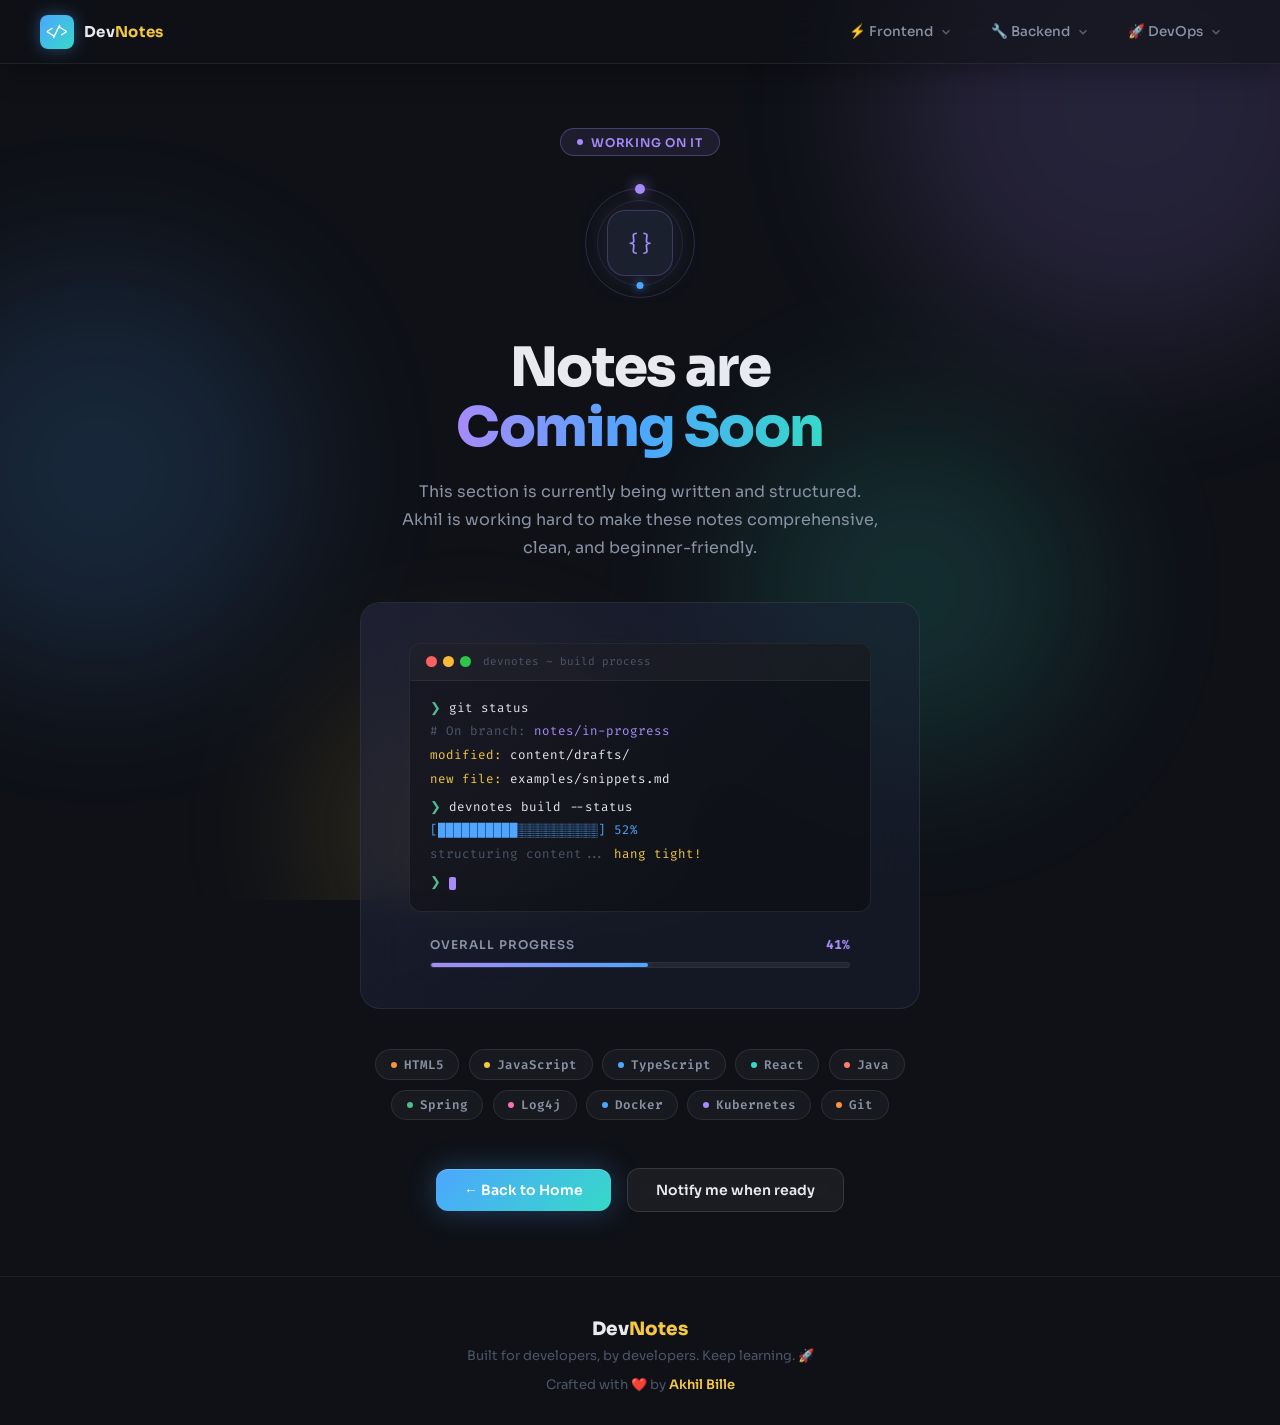
==== 404/coming-soon.html @ 104e7ff0 "First Draft" ====
<!DOCTYPE html>
<html lang="en">
<head>
<meta charset="UTF-8">
<meta name="viewport" content="width=device-width, initial-scale=1.0">
<title>DevNotes — Coming Soon</title>
<link href="https://fonts.googleapis.com/css2?family=Fira+Code:wght@400;500&family=Sora:wght@300;400;500;600;700;800&display=swap" rel="stylesheet">
<style>
  :root {
    --bg: #0f1117;
    --bg2: #161b27;
    --bg3: #1e2535;
    --bg4: #252d40;
    --card: #1a2035;
    --border: #2a3350;
    --text: #e8eaf0;
    --muted: #8892a4;
    --dim: #4a5568;
    --c-yellow: #f5c842;
    --c-yellow-dim: #3d3010;
    --c-blue: #4da6ff;
    --c-blue-dim: #0d2640;
    --c-green: #4dbb8a;
    --c-green-dim: #0d2e1e;
    --c-purple: #a78bfa;
    --c-purple-dim: #1e1440;
    --c-coral: #ff7c6e;
    --c-coral-dim: #2e1410;
    --c-teal: #36d9c8;
    --c-teal-dim: #0a2826;
    --c-pink: #f472b6;
    --c-pink-dim: #2d1025;
    --c-orange: #fb923c;
    --c-orange-dim: #2d1a0a;
  }

  * { margin: 0; padding: 0; box-sizing: border-box; }

  body {
    background: var(--bg);
    color: var(--text);
    font-family: 'Sora', sans-serif;
    min-height: 100vh;
    overflow-x: hidden;
    display: flex;
    flex-direction: column;
  }

  /* ===== BACKGROUND ORBS ===== */
  .bg-canvas {
    position: fixed;
    inset: 0;
    z-index: 0;
    pointer-events: none;
    overflow: hidden;
  }

  .orb {
    position: absolute;
    border-radius: 50%;
    filter: blur(80px);
    opacity: 0.15;
    animation: floatOrb 12s ease-in-out infinite;
  }

  .orb-1 { width: 500px; height: 500px; background: var(--c-purple); top: -150px; right: -100px; animation-delay: 0s; }
  .orb-2 { width: 400px; height: 400px; background: var(--c-blue); top: 30%; left: -100px; animation-delay: 3s; }
  .orb-3 { width: 350px; height: 350px; background: var(--c-teal); bottom: 15%; right: 15%; animation-delay: 6s; }
  .orb-4 { width: 300px; height: 300px; background: var(--c-yellow); bottom: -80px; left: 25%; animation-delay: 1.5s; }

  @keyframes floatOrb {
    0%, 100% { transform: translate(0, 0) scale(1); }
    33% { transform: translate(30px, -40px) scale(1.05); }
    66% { transform: translate(-20px, 30px) scale(0.97); }
  }

  /* ===== NAVBAR ===== */
  .navbar {
    position: fixed;
    top: 0; left: 0; right: 0;
    z-index: 1000;
    padding: 0 2.5rem;
    height: 64px;
    display: flex;
    align-items: center;
    justify-content: space-between;
    background: rgba(15, 17, 23, 0.55);
    backdrop-filter: blur(20px);
    -webkit-backdrop-filter: blur(20px);
    border-bottom: 1px solid rgba(255,255,255,0.07);
    box-shadow: 0 4px 32px rgba(0,0,0,0.4);
  }

  .nav-logo {
    display: flex;
    align-items: center;
    gap: 10px;
    text-decoration: none;
  }

  .nav-logo-icon {
    width: 34px; height: 34px;
    background: linear-gradient(135deg, var(--c-blue), var(--c-teal));
    border-radius: 8px;
    display: flex; align-items: center; justify-content: center;
    font-family: 'Fira Code', monospace;
    font-size: 14px;
    font-weight: 500;
    color: #fff;
    box-shadow: 0 0 16px rgba(77,166,255,0.4);
  }

  .nav-logo-text {
    font-size: 15px;
    font-weight: 700;
    color: var(--text);
    letter-spacing: 0.02em;
  }

  .nav-logo-text span { color: var(--c-yellow); }

  .nav-links {
    display: flex;
    align-items: center;
    gap: 0.25rem;
    list-style: none;
  }

  .nav-item { position: relative; }

  .nav-link {
    display: flex;
    align-items: center;
    gap: 6px;
    padding: 0.45rem 1rem;
    font-size: 13.5px;
    font-weight: 500;
    color: var(--muted);
    text-decoration: none;
    border-radius: 8px;
    transition: all 0.2s;
    cursor: pointer;
    border: 1px solid transparent;
    background: none;
    font-family: 'Sora', sans-serif;
    white-space: nowrap;
  }

  .nav-link:hover, .nav-item:hover .nav-link {
    color: var(--text);
    background: rgba(255,255,255,0.06);
    border-color: rgba(255,255,255,0.08);
  }

  .nav-link .chevron {
    width: 14px; height: 14px;
    transition: transform 0.25s;
    opacity: 0.6;
  }

  .nav-item:hover .chevron { transform: rotate(180deg); }

  /* ===== DROPDOWN ===== */
  .dropdown {
    position: absolute;
    top: calc(100% + 10px);
    left: 50%;
    min-width: 260px;
    background: rgba(22, 27, 39, 0.85);
    backdrop-filter: blur(24px);
    -webkit-backdrop-filter: blur(24px);
    border: 1px solid rgba(255,255,255,0.1);
    border-radius: 14px;
    padding: 0.6rem;
    opacity: 0;
    visibility: hidden;
    transform: translateX(-50%) translateY(-8px);
    transition: all 0.22s cubic-bezier(0.16, 1, 0.3, 1);
    box-shadow: 0 20px 60px rgba(0,0,0,0.5), 0 0 0 1px rgba(255,255,255,0.05);
    z-index: 100;
  }

  .nav-item:hover .dropdown {
    opacity: 1;
    visibility: visible;
    transform: translateX(-50%) translateY(0);
  }

  .dropdown-label {
    font-size: 10px;
    font-weight: 600;
    text-transform: uppercase;
    letter-spacing: 0.12em;
    color: var(--dim);
    padding: 0.4rem 0.75rem 0.3rem;
  }

  .dropdown-item {
    display: flex;
    align-items: center;
    gap: 10px;
    padding: 0.55rem 0.75rem;
    border-radius: 8px;
    text-decoration: none;
    color: var(--muted);
    font-size: 13px;
    font-weight: 500;
    transition: all 0.15s;
    cursor: pointer;
  }

  .dropdown-item:hover { background: rgba(255,255,255,0.07); color: var(--text); }

  .di-dot {
    width: 8px; height: 8px;
    border-radius: 50%;
    flex-shrink: 0;
    transition: transform 0.15s;
  }

  .dropdown-item:hover .di-dot { transform: scale(1.3); }

  .di-badge {
    margin-left: auto;
    font-size: 10px;
    padding: 2px 7px;
    border-radius: 20px;
    font-weight: 600;
    opacity: 0.8;
  }

  .dropdown-divider {
    height: 1px;
    background: rgba(255,255,255,0.06);
    margin: 0.4rem 0.5rem;
  }

  .nav-right {
    display: flex;
    align-items: center;
    gap: 0.75rem;
  }

  .btn-outline {
    padding: 0.4rem 1rem;
    border-radius: 8px;
    font-size: 13px;
    font-weight: 600;
    font-family: 'Sora', sans-serif;
    border: 1px solid rgba(255,255,255,0.15);
    background: transparent;
    color: var(--muted);
    cursor: pointer;
    transition: all 0.2s;
  }

  .btn-outline:hover {
    background: rgba(255,255,255,0.06);
    color: var(--text);
    border-color: rgba(255,255,255,0.25);
  }

  .btn-primary-nav {
    padding: 0.4rem 1.1rem;
    border-radius: 8px;
    font-size: 13px;
    font-weight: 600;
    font-family: 'Sora', sans-serif;
    border: none;
    background: linear-gradient(135deg, var(--c-blue), var(--c-teal));
    color: #fff;
    cursor: pointer;
    transition: all 0.2s;
    box-shadow: 0 0 18px rgba(77,166,255,0.3);
  }

  .btn-primary-nav:hover {
    transform: translateY(-1px);
    box-shadow: 0 0 28px rgba(77,166,255,0.5);
  }

  /* ===== MAIN ===== */
  main {
    position: relative;
    z-index: 1;
    flex: 1;
    display: flex;
    flex-direction: column;
    align-items: center;
    justify-content: center;
    padding: 8rem 2rem 4rem;
    text-align: center;
  }

  /* ===== COMING SOON CONTENT ===== */
  .cs-badge {
    display: inline-flex;
    align-items: center;
    gap: 8px;
    padding: 0.35rem 1rem;
    background: rgba(167,139,250,0.1);
    border: 1px solid rgba(167,139,250,0.3);
    border-radius: 100px;
    font-size: 12px;
    font-weight: 600;
    color: var(--c-purple);
    margin-bottom: 2rem;
    letter-spacing: 0.06em;
    text-transform: uppercase;
    animation: fadeInDown 0.6s ease both;
  }

  .cs-badge-dot {
    width: 6px; height: 6px;
    background: var(--c-purple);
    border-radius: 50%;
    animation: pulse 2s ease infinite;
  }

  @keyframes pulse {
    0%, 100% { opacity: 1; transform: scale(1); }
    50% { opacity: 0.4; transform: scale(0.75); }
  }

  /* Animated code icon */
  .cs-icon-wrap {
    width: 110px; height: 110px;
    margin: 0 auto 2.5rem;
    position: relative;
    animation: fadeInDown 0.5s 0.05s ease both;
  }

  .cs-icon-ring {
    width: 110px; height: 110px;
    border-radius: 50%;
    border: 1.5px solid rgba(167,139,250,0.2);
    position: absolute;
    inset: 0;
    animation: spinRing 8s linear infinite;
  }

  .cs-icon-ring::before {
    content: '';
    position: absolute;
    width: 10px; height: 10px;
    background: var(--c-purple);
    border-radius: 50%;
    top: -5px; left: 50%;
    transform: translateX(-50%);
    box-shadow: 0 0 14px rgba(167,139,250,0.8);
  }

  .cs-icon-ring-2 {
    width: 86px; height: 86px;
    border-radius: 50%;
    border: 1.5px solid rgba(77,166,255,0.15);
    position: absolute;
    top: 12px; left: 12px;
    animation: spinRing 5s linear infinite reverse;
  }

  .cs-icon-ring-2::before {
    content: '';
    position: absolute;
    width: 7px; height: 7px;
    background: var(--c-blue);
    border-radius: 50%;
    bottom: -3.5px; left: 50%;
    transform: translateX(-50%);
    box-shadow: 0 0 10px rgba(77,166,255,0.8);
  }

  .cs-icon-core {
    width: 66px; height: 66px;
    border-radius: 18px;
    background: rgba(30, 37, 53, 0.8);
    border: 1px solid rgba(167,139,250,0.25);
    position: absolute;
    top: 22px; left: 22px;
    display: flex; align-items: center; justify-content: center;
    font-family: 'Fira Code', monospace;
    font-size: 22px;
    color: var(--c-purple);
    box-shadow: 0 0 30px rgba(167,139,250,0.15);
    backdrop-filter: blur(8px);
  }

  @keyframes spinRing {
    from { transform: rotate(0deg); }
    to { transform: rotate(360deg); }
  }

  .cs-title {
    font-size: clamp(2rem, 5vw, 3.4rem);
    font-weight: 800;
    line-height: 1.1;
    letter-spacing: -0.03em;
    margin-bottom: 1.25rem;
    animation: fadeInUp 0.6s 0.1s ease both;
  }

  .cs-title .line1 { display: block; color: var(--text); }

  .cs-title .line2 {
    display: block;
    background: linear-gradient(90deg, var(--c-purple), var(--c-blue), var(--c-teal));
    -webkit-background-clip: text;
    -webkit-text-fill-color: transparent;
    background-clip: text;
  }

  .cs-subtitle {
    font-size: 1rem;
    color: var(--muted);
    max-width: 480px;
    margin: 0 auto 2.5rem;
    line-height: 1.75;
    animation: fadeInUp 0.6s 0.2s ease both;
  }

  /* Progress bar */
  .cs-progress-wrap {
    width: 100%;
    max-width: 420px;
    margin: 0 auto 2.5rem;
    animation: fadeInUp 0.6s 0.25s ease both;
  }

  .cs-progress-header {
    display: flex;
    justify-content: space-between;
    align-items: center;
    margin-bottom: 0.6rem;
  }

  .cs-progress-label {
    font-size: 12px;
    font-weight: 600;
    color: var(--muted);
    text-transform: uppercase;
    letter-spacing: 0.08em;
  }

  .cs-progress-pct {
    font-size: 13px;
    font-weight: 700;
    color: var(--c-purple);
    font-family: 'Fira Code', monospace;
  }

  .cs-progress-track {
    height: 6px;
    background: rgba(255,255,255,0.06);
    border-radius: 100px;
    overflow: hidden;
    border: 1px solid rgba(255,255,255,0.05);
  }

  .cs-progress-fill {
    height: 100%;
    width: 0%;
    border-radius: 100px;
    background: linear-gradient(90deg, var(--c-purple), var(--c-blue));
    box-shadow: 0 0 12px rgba(167,139,250,0.5);
    transition: width 1.8s cubic-bezier(0.16, 1, 0.3, 1);
  }

  /* What's coming cards */
  .cs-chips {
    display: flex;
    flex-wrap: wrap;
    justify-content: center;
    gap: 0.6rem;
    max-width: 600px;
    margin: 0 auto 3rem;
    animation: fadeInUp 0.6s 0.3s ease both;
  }

  .cs-chip {
    display: flex;
    align-items: center;
    gap: 7px;
    padding: 0.4rem 0.9rem;
    border-radius: 100px;
    font-size: 12.5px;
    font-weight: 600;
    font-family: 'Fira Code', monospace;
    background: rgba(255,255,255,0.04);
    border: 1px solid rgba(255,255,255,0.09);
    color: var(--muted);
    backdrop-filter: blur(8px);
    transition: all 0.2s;
  }

  .cs-chip:hover {
    background: rgba(255,255,255,0.08);
    color: var(--text);
    transform: translateY(-2px);
  }

  .cs-chip-dot {
    width: 6px; height: 6px;
    border-radius: 50%;
    flex-shrink: 0;
  }

  /* Glass card center piece */
  .cs-card {
    background: rgba(26, 32, 53, 0.5);
    border: 1px solid rgba(255,255,255,0.08);
    border-radius: 20px;
    padding: 2.5rem 3rem;
    backdrop-filter: blur(20px);
    -webkit-backdrop-filter: blur(20px);
    max-width: 560px;
    width: 100%;
    margin: 0 auto 2.5rem;
    position: relative;
    overflow: hidden;
    animation: fadeInUp 0.6s 0.15s ease both;
  }

  .cs-card::before {
    content: '';
    position: absolute;
    inset: 0;
    background: linear-gradient(135deg, rgba(167,139,250,0.06) 0%, transparent 60%);
    pointer-events: none;
    border-radius: 20px;
  }

  /* Terminal inside card */
  .cs-terminal {
    background: rgba(15, 17, 23, 0.8);
    border: 1px solid rgba(255,255,255,0.08);
    border-radius: 12px;
    overflow: hidden;
    margin-bottom: 1.5rem;
  }

  .cs-terminal-bar {
    display: flex;
    align-items: center;
    gap: 6px;
    padding: 0.65rem 1rem;
    background: rgba(255,255,255,0.03);
    border-bottom: 1px solid rgba(255,255,255,0.06);
  }

  .t-dot { width: 11px; height: 11px; border-radius: 50%; }
  .t-red { background: #ff5f57; }
  .t-yellow { background: #febc2e; }
  .t-green { background: #28c840; }

  .cs-terminal-title {
    margin-left: 6px;
    font-size: 11px;
    color: var(--dim);
    font-family: 'Fira Code', monospace;
  }

  .cs-terminal-body {
    padding: 1rem 1.25rem;
    font-family: 'Fira Code', monospace;
    font-size: 12.5px;
    line-height: 1.9;
    text-align: left;
  }

  .t-p { color: var(--c-green); }
  .t-c { color: var(--text); }
  .t-m { color: var(--dim); }
  .t-y { color: var(--c-yellow); }
  .t-b { color: var(--c-blue); }
  .t-pu { color: var(--c-purple); }

  .t-cursor {
    display: inline-block;
    width: 7px; height: 13px;
    background: var(--c-purple);
    border-radius: 2px;
    vertical-align: text-bottom;
    animation: blink 1.1s step-end infinite;
  }

  @keyframes blink { 50% { opacity: 0; } }

  /* Back home button */
  .cs-actions {
    display: flex;
    align-items: center;
    justify-content: center;
    gap: 1rem;
    flex-wrap: wrap;
    animation: fadeInUp 0.6s 0.35s ease both;
  }

  .btn-glass-primary {
    display: inline-flex;
    align-items: center;
    gap: 8px;
    padding: 0.75rem 1.75rem;
    border-radius: 12px;
    font-size: 14px;
    font-weight: 600;
    font-family: 'Sora', sans-serif;
    background: linear-gradient(135deg, var(--c-blue), var(--c-teal));
    color: #fff;
    border: none;
    cursor: pointer;
    text-decoration: none;
    box-shadow: 0 0 28px rgba(77,166,255,0.3), inset 0 1px 0 rgba(255,255,255,0.2);
    transition: all 0.25s;
  }

  .btn-glass-primary:hover {
    transform: translateY(-2px);
    box-shadow: 0 0 44px rgba(77,166,255,0.5), inset 0 1px 0 rgba(255,255,255,0.2);
  }

  .btn-glass-secondary {
    display: inline-flex;
    align-items: center;
    gap: 8px;
    padding: 0.75rem 1.75rem;
    border-radius: 12px;
    font-size: 14px;
    font-weight: 600;
    font-family: 'Sora', sans-serif;
    background: rgba(255,255,255,0.05);
    color: var(--text);
    border: 1px solid rgba(255,255,255,0.12);
    cursor: pointer;
    text-decoration: none;
    backdrop-filter: blur(8px);
    transition: all 0.25s;
  }

  .btn-glass-secondary:hover {
    background: rgba(255,255,255,0.09);
    transform: translateY(-2px);
  }

  /* ===== FOOTER ===== */
  .footer {
    position: relative;
    z-index: 1;
    border-top: 1px solid rgba(255,255,255,0.06);
    padding: 2.5rem 2rem 2rem;
    text-align: center;
  }

  .footer-logo {
    font-size: 1.15rem;
    font-weight: 800;
    color: var(--text);
    margin-bottom: 0.4rem;
  }

  .footer-logo span { color: var(--c-yellow); }

  .footer-tagline {
    font-size: 13px;
    color: var(--dim);
    margin-bottom: 0.5rem;
  }

  /* ===== ANIMATIONS ===== */
  @keyframes fadeInDown {
    from { opacity: 0; transform: translateY(-16px); }
    to { opacity: 1; transform: translateY(0); }
  }

  @keyframes fadeInUp {
    from { opacity: 0; transform: translateY(20px); }
    to { opacity: 1; transform: translateY(0); }
  }

  ::-webkit-scrollbar { width: 6px; }
  ::-webkit-scrollbar-track { background: var(--bg); }
  ::-webkit-scrollbar-thumb { background: var(--bg4); border-radius: 3px; }
  ::-webkit-scrollbar-thumb:hover { background: var(--dim); }
</style>
</head>
<body>

<!-- Background Orbs -->
<div class="bg-canvas">
  <div class="orb orb-1"></div>
  <div class="orb orb-2"></div>
  <div class="orb orb-3"></div>
  <div class="orb orb-4"></div>
</div>

<!-- ===== NAVBAR ===== -->
<nav class="navbar">
  <a href="/" class="nav-logo">
    <div class="nav-logo-icon">&lt;/&gt;</div>
    <span class="nav-logo-text">Dev<span>Notes</span></span>
  </a>

  <ul class="nav-links">

    <!-- Frontend -->
    <li class="nav-item">
      <button class="nav-link">
        <span>⚡ Frontend</span>
        <svg class="chevron" viewBox="0 0 24 24" fill="none" stroke="currentColor" stroke-width="2.5"><path d="M6 9l6 6 6-6"/></svg>
      </button>
      <div class="dropdown">
        <div class="dropdown-label">Core</div>
        <a class="dropdown-item" href="/Frontend/1.HTML and CSS/Complete_HTML_CSS_notes.html">
          <span class="di-dot" style="background:var(--c-orange)"></span> HTML5
          <span class="di-badge" style="background:var(--c-orange-dim);color:var(--c-orange)">Notes</span>
        </a>
        <a class="dropdown-item" href="/Frontend/2.JS/js-notes.html">
          <span class="di-dot" style="background:var(--c-yellow)"></span> JavaScript
          <span class="di-badge" style="background:var(--c-yellow-dim);color:var(--c-yellow)">Notes</span>
        </a>
        <a class="dropdown-item" href="/Frontend/3.TS/TypeScript Notes.html">
          <span class="di-dot" style="background:var(--c-blue)"></span> TypeScript
          <span class="di-badge" style="background:var(--c-blue-dim);color:var(--c-blue)">Notes</span>
        </a>
        <div class="dropdown-divider"></div>
        <div class="dropdown-label">Frameworks</div>
        <a class="dropdown-item" href="/Frontend/4.React/React_Complete_Notes.html">
          <span class="di-dot" style="background:var(--c-teal)"></span> React
          <span class="di-badge" style="background:var(--c-teal-dim);color:var(--c-teal)">Notes</span>
        </a>
        <a class="dropdown-item" href="/Frontend/4.React/Complete React Typescript notes.html">
          <span class="di-dot" style="background:var(--c-purple)"></span> React + TypeScript
          <span class="di-badge" style="background:var(--c-purple-dim);color:var(--c-purple)">New</span>
        </a>
      </div>
    </li>

    <!-- Backend -->
    <li class="nav-item">
      <button class="nav-link">
        <span>🔧 Backend</span>
        <svg class="chevron" viewBox="0 0 24 24" fill="none" stroke="currentColor" stroke-width="2.5"><path d="M6 9l6 6 6-6"/></svg>
      </button>
      <div class="dropdown">
        <div class="dropdown-label">Languages</div>
        <a class="dropdown-item" href="/Languages/Java Basics.html">
          <span class="di-dot" style="background:var(--c-coral)"></span> Java Basics
          <span class="di-badge" style="background:var(--c-coral-dim);color:var(--c-coral)">Notes</span>
        </a>
        <a class="dropdown-item" href="/Languages/Java Advanced.html">
          <span class="di-dot" style="background:var(--c-teal)"></span> Java Advanced
          <span class="di-badge" style="background:var(--c-teal-dim);color:var(--c-teal)">Notes</span>
        </a>
        <div class="dropdown-divider"></div>
        <div class="dropdown-label">Frameworks</div>
        <a class="dropdown-item" href="/404/coming-soon.html">
          <span class="di-dot" style="background:var(--c-green)"></span> Spring
          <span class="di-badge" style="background:var(--c-green-dim);color:var(--c-green)">Notes</span>
        </a>
        <a class="dropdown-item" href="/404/coming-soon.html">
          <span class="di-dot" style="background:var(--c-teal)"></span> Spring Boot
          <span class="di-badge" style="background:var(--c-teal-dim);color:var(--c-teal)">Notes</span>
        </a>
        <a class="dropdown-item" href="/404/coming-soon.html">
          <span class="di-dot" style="background:var(--c-yellow)"></span> Hibernate
          <span class="di-badge" style="background:var(--c-yellow-dim);color:var(--c-yellow)">Notes</span>
        </a>
        <a class="dropdown-item" href="/404/coming-soon.html">
          <span class="di-dot" style="background:var(--c-pink)"></span> Log4j
          <span class="di-badge" style="background:var(--c-pink-dim);color:var(--c-pink)">Notes</span>
        </a>
        <a class="dropdown-item" href="404/coming-soon.html">
          <span class="di-dot" style="background:var(--c-blue)"></span> REST APIs
        </a>
      </div>
    </li>

    <!-- DevOps -->
    <li class="nav-item">
      <button class="nav-link">
        <span>🚀 DevOps</span>
        <svg class="chevron" viewBox="0 0 24 24" fill="none" stroke="currentColor" stroke-width="2.5"><path d="M6 9l6 6 6-6"/></svg>
      </button>
      <div class="dropdown">
        <div class="dropdown-label">Version Control</div>
        <a class="dropdown-item" href="/DevOps/1.Git/Git Notes.html">
          <span class="di-dot" style="background:var(--c-orange)"></span> Git
          <span class="di-badge" style="background:var(--c-orange-dim);color:var(--c-orange)">Notes</span>
        </a>
        <div class="dropdown-divider"></div>
        <div class="dropdown-label">Systems & Infra</div>
        <a class="dropdown-item" href="/404/coming-soon.html">
          <span class="di-dot" style="background:var(--c-yellow)"></span> Linux
          <span class="di-badge" style="background:var(--c-yellow-dim);color:var(--c-yellow)">Notes</span>
        </a>
        <a class="dropdown-item" href="/404/coming-soon.html">
          <span class="di-dot" style="background:var(--c-blue)"></span> Docker
          <span class="di-badge" style="background:var(--c-blue-dim);color:var(--c-blue)">Notes</span>
        </a>
        <a class="dropdown-item" href="/404/coming-soon.html">
          <span class="di-dot" style="background:var(--c-teal)"></span> Kubernetes
          <span class="di-badge" style="background:var(--c-teal-dim);color:var(--c-teal)">Notes</span>
        </a>
        <a class="dropdown-item" href="/404/coming-soon.html">
          <span class="di-dot" style="background:var(--c-purple)"></span> CI/CD
        </a>
        <a class="dropdown-item" href="/404/coming-soon.html">
          <span class="di-dot" style="background:var(--c-green)"></span> Nginx
        </a>
      </div>
    </li>

  </ul>

  <!-- <div class="nav-right">
    <button class="btn-outline">Sign in</button>
    <button class="btn-primary-nav">Get Started →</button>
  </div> -->
</nav>
<!-- ===== MAIN CONTENT ===== -->
<main>

  <div class="cs-badge">
    <span class="cs-badge-dot"></span>
    Working on it
  </div>

  <!-- Animated icon -->
  <div class="cs-icon-wrap">
    <div class="cs-icon-ring"></div>
    <div class="cs-icon-ring-2"></div>
    <div class="cs-icon-core">{}</div>
  </div>

  <h1 class="cs-title">
    <span class="line1">Notes are</span>
    <span class="line2">Coming Soon</span>
  </h1>

  <p class="cs-subtitle">
    This section is currently being written and structured. Akhil is working hard to make these notes comprehensive, clean, and beginner-friendly.
  </p>

  <!-- Glass card with terminal -->
  <div class="cs-card">
    <div class="cs-terminal">
      <div class="cs-terminal-bar">
        <span class="t-dot t-red"></span>
        <span class="t-dot t-yellow"></span>
        <span class="t-dot t-green"></span>
        <span class="cs-terminal-title">devnotes ~ build process</span>
      </div>
      <div class="cs-terminal-body">
        <div><span class="t-p">❯ </span><span class="t-c">git status</span></div>
        <div><span class="t-m"># On branch: </span><span class="t-pu">notes/in-progress</span></div>
        <div><span class="t-y">  modified: </span><span class="t-c">content/drafts/</span></div>
        <div><span class="t-y">  new file: </span><span class="t-c">examples/snippets.md</span></div>
        <div style="margin-top:4px"><span class="t-p">❯ </span><span class="t-c">devnotes build --status</span></div>
        <div><span class="t-b">  [██████████░░░░░░░░░░]  52%</span></div>
        <div><span class="t-m">  structuring content... </span><span class="t-y">hang tight!</span></div>
        <div style="margin-top:4px"><span class="t-p">❯ </span><span class="t-cursor"></span></div>
      </div>
    </div>

    <!-- Progress bar -->
    <div class="cs-progress-wrap" style="margin-bottom:0">
      <div class="cs-progress-header">
        <span class="cs-progress-label">Overall progress</span>
        <span class="cs-progress-pct" id="pct-label">0%</span>
      </div>
      <div class="cs-progress-track">
        <div class="cs-progress-fill" id="progress-fill"></div>
      </div>
    </div>
  </div>

  <!-- What's being worked on chips -->
  <div class="cs-chips">
    <span class="cs-chip"><span class="cs-chip-dot" style="background:var(--c-orange)"></span>HTML5</span>
    <span class="cs-chip"><span class="cs-chip-dot" style="background:var(--c-yellow)"></span>JavaScript</span>
    <span class="cs-chip"><span class="cs-chip-dot" style="background:var(--c-blue)"></span>TypeScript</span>
    <span class="cs-chip"><span class="cs-chip-dot" style="background:var(--c-teal)"></span>React</span>
    <span class="cs-chip"><span class="cs-chip-dot" style="background:var(--c-coral)"></span>Java</span>
    <span class="cs-chip"><span class="cs-chip-dot" style="background:var(--c-green)"></span>Spring</span>
    <span class="cs-chip"><span class="cs-chip-dot" style="background:var(--c-pink)"></span>Log4j</span>
    <span class="cs-chip"><span class="cs-chip-dot" style="background:var(--c-blue)"></span>Docker</span>
    <span class="cs-chip"><span class="cs-chip-dot" style="background:var(--c-purple)"></span>Kubernetes</span>
    <span class="cs-chip"><span class="cs-chip-dot" style="background:var(--c-orange)"></span>Git</span>
  </div>

  <div class="cs-actions">
    <a href="homepage.html" class="btn-glass-primary">← Back to Home</a>
    <a href="#" class="btn-glass-secondary">Notify me when ready</a>
  </div>

</main>

<!-- ===== FOOTER ===== -->
<footer class="footer">
  <div class="footer-logo">Dev<span>Notes</span></div>
  <div class="footer-tagline">Built for developers, by developers. Keep learning. 🚀</div>
  <div style="margin-top:0.75rem;font-size:13px;color:var(--dim)">
    Crafted with ❤️ by <span style="color:var(--c-yellow);font-weight:600;">Akhil Bille</span>
  </div>
</footer>

<script>
  // Animate progress bar on load
  window.addEventListener('load', () => {
    setTimeout(() => {
      const fill = document.getElementById('progress-fill');
      const label = document.getElementById('pct-label');
      fill.style.width = '52%';
      let n = 0;
      const iv = setInterval(() => {
        n++;
        label.textContent = n + '%';
        if (n >= 52) clearInterval(iv);
      }, 30);
    }, 400);
  });
</script>

</body>
</html>
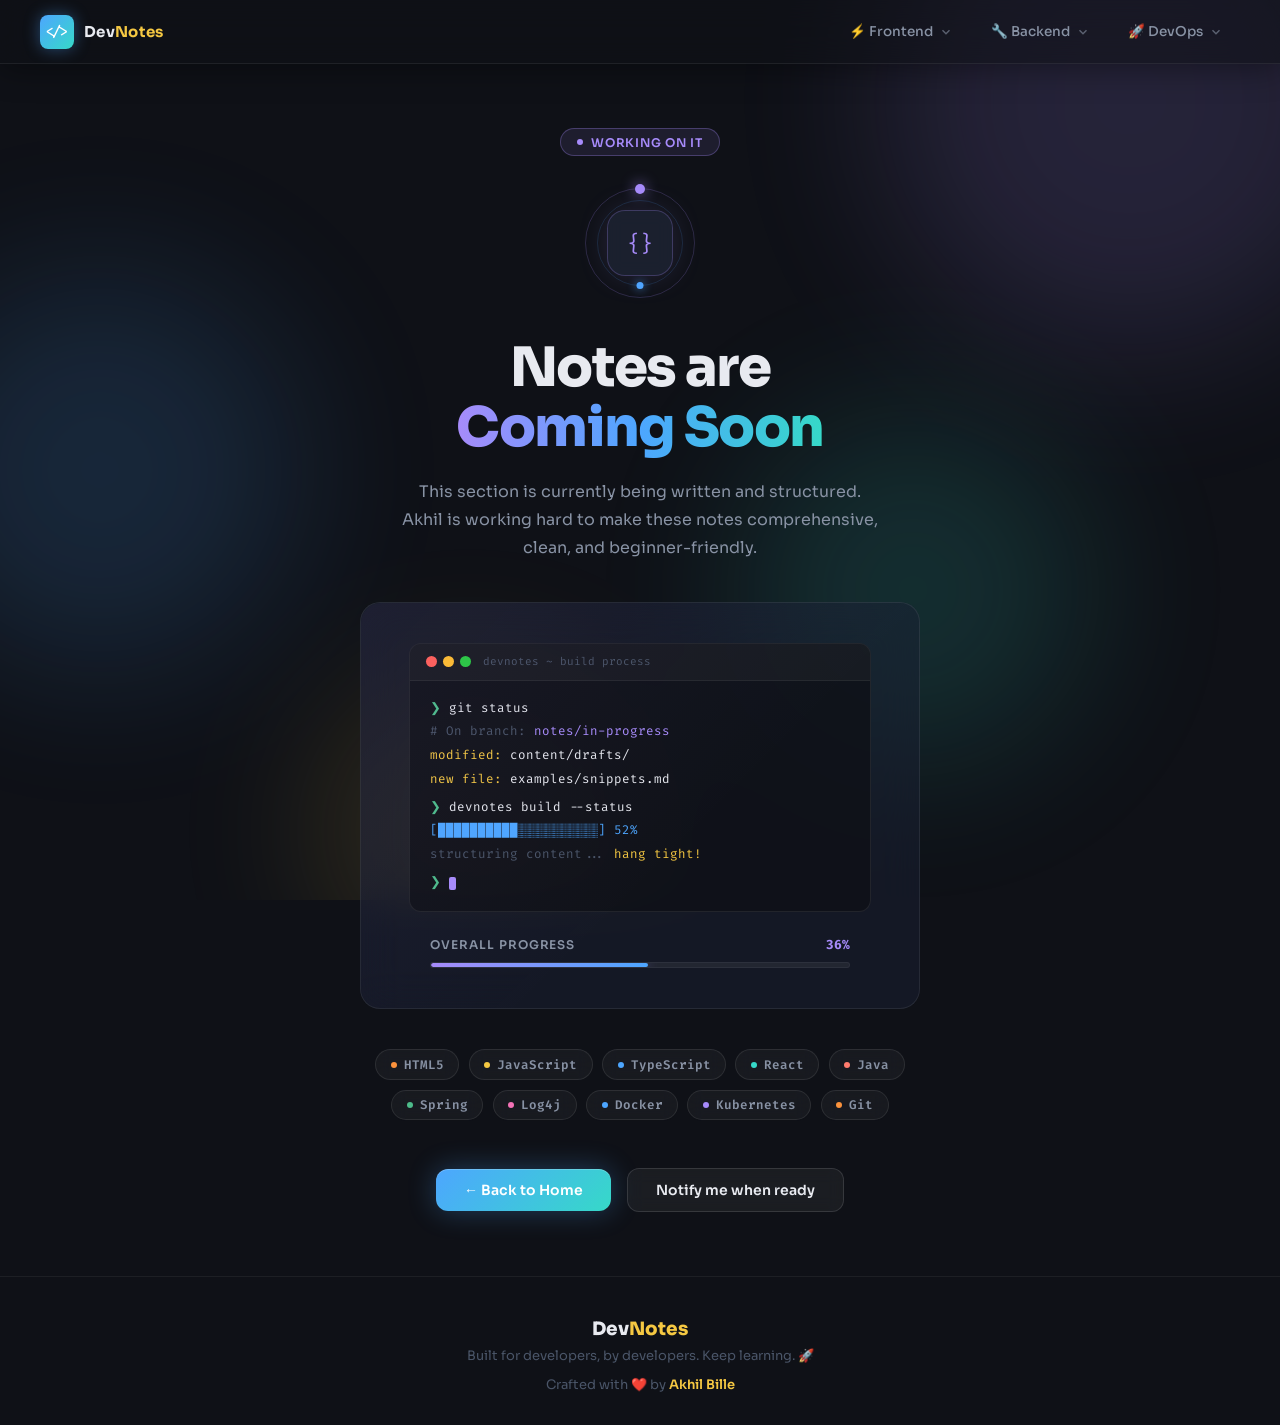
==== commit fd7beded: "Home Page" ====
--- a/404/coming-soon.html
+++ b/404/coming-soon.html
@@ -752,12 +752,12 @@
         </a>
         <div class="dropdown-divider"></div>
         <div class="dropdown-label">Frameworks</div>
+        <a class="dropdown-item" href="/Backend/Spring boot part1/Spring_Complete_Notes.html">
+          <span class="di-dot" style="background:var(--c-green)"></span> Spring Boot Basics
+          <span class="di-badge" style="background:var(--c-green-dim);color:var(--c-green)">Notes</span>
+        </a>
         <a class="dropdown-item" href="/404/coming-soon.html">
-          <span class="di-dot" style="background:var(--c-green)"></span> Spring
-          <span class="di-badge" style="background:var(--c-green-dim);color:var(--c-green)">Notes</span>
-        </a>
-        <a class="dropdown-item" href="/404/coming-soon.html">
-          <span class="di-dot" style="background:var(--c-teal)"></span> Spring Boot
+          <span class="di-dot" style="background:var(--c-teal)"></span> Spring Boot Advanced
           <span class="di-badge" style="background:var(--c-teal-dim);color:var(--c-teal)">Notes</span>
         </a>
         <a class="dropdown-item" href="/404/coming-soon.html">
@@ -888,7 +888,7 @@
   </div>
 
   <div class="cs-actions">
-    <a href="homepage.html" class="btn-glass-primary">← Back to Home</a>
+    <a href="/" class="btn-glass-primary">← Back to Home</a>
     <a href="#" class="btn-glass-secondary">Notify me when ready</a>
   </div>
 
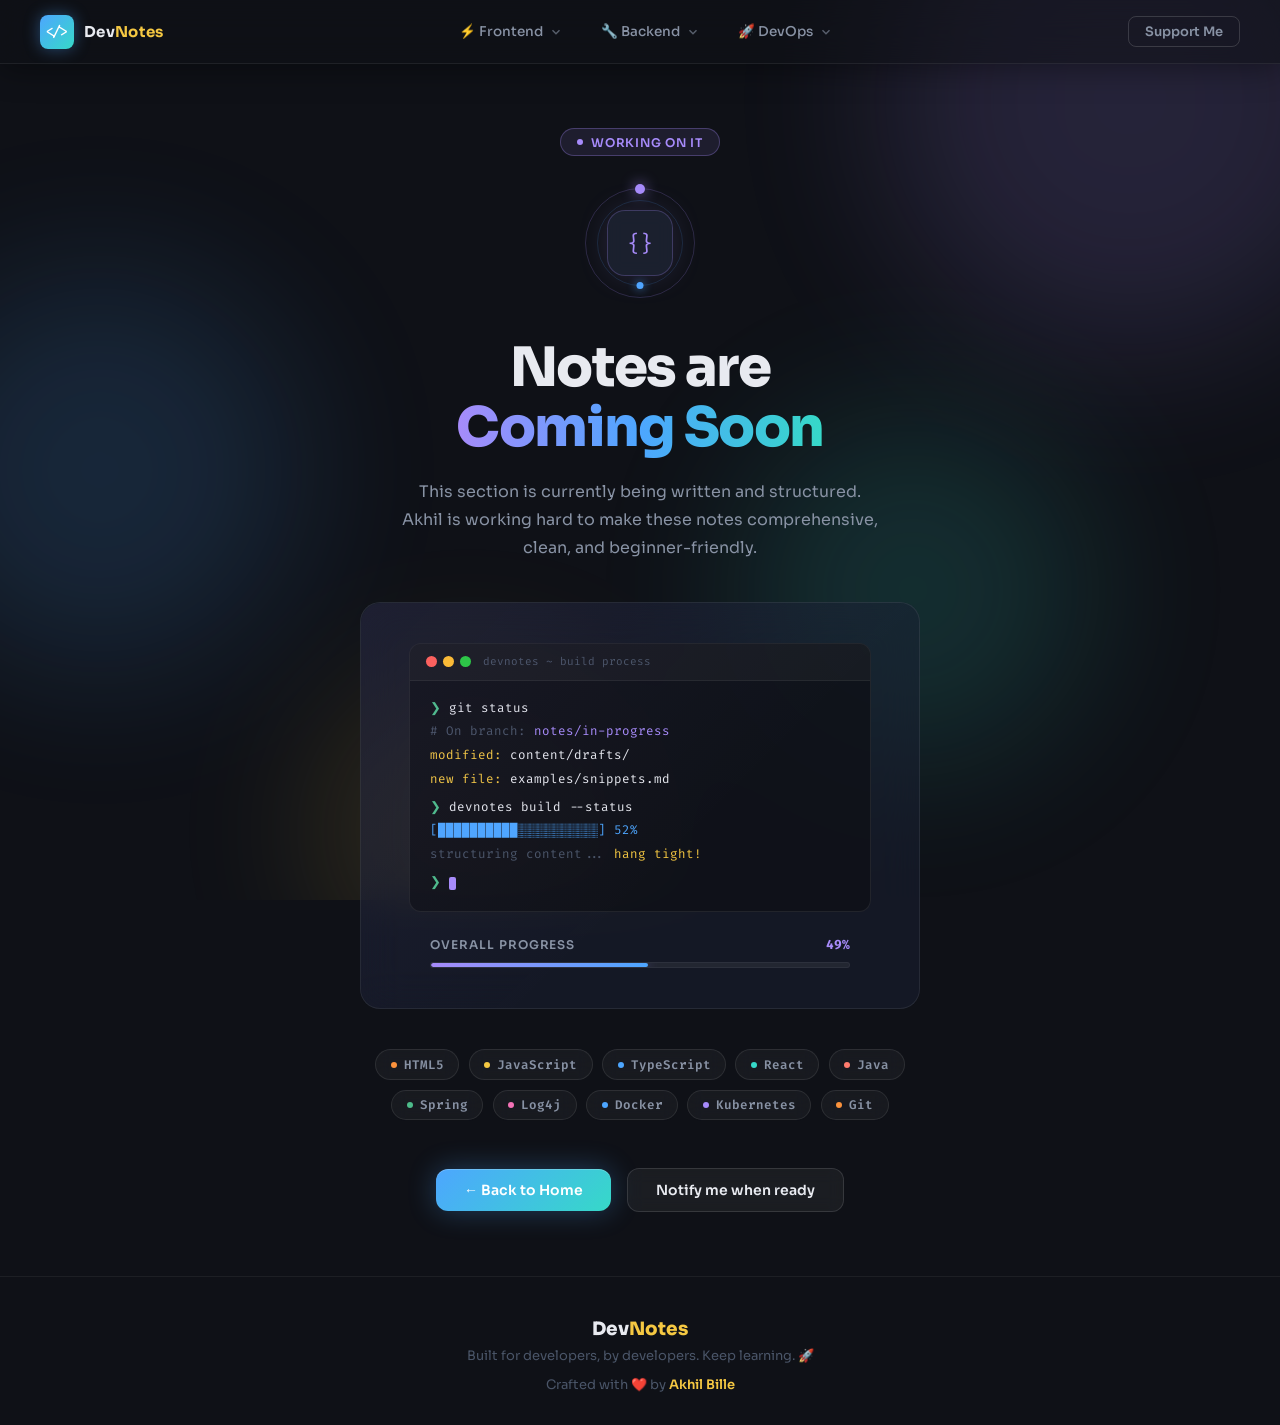
==== commit 328c2df5: "Support Me page" ====
--- a/404/coming-soon.html
+++ b/404/coming-soon.html
@@ -1,924 +1,1245 @@
-<!DOCTYPE html>
+<!doctype html>
 <html lang="en">
-<head>
-<meta charset="UTF-8">
-<meta name="viewport" content="width=device-width, initial-scale=1.0">
-<title>DevNotes — Coming Soon</title>
-<link href="https://fonts.googleapis.com/css2?family=Fira+Code:wght@400;500&family=Sora:wght@300;400;500;600;700;800&display=swap" rel="stylesheet">
-<style>
-  :root {
-    --bg: #0f1117;
-    --bg2: #161b27;
-    --bg3: #1e2535;
-    --bg4: #252d40;
-    --card: #1a2035;
-    --border: #2a3350;
-    --text: #e8eaf0;
-    --muted: #8892a4;
-    --dim: #4a5568;
-    --c-yellow: #f5c842;
-    --c-yellow-dim: #3d3010;
-    --c-blue: #4da6ff;
-    --c-blue-dim: #0d2640;
-    --c-green: #4dbb8a;
-    --c-green-dim: #0d2e1e;
-    --c-purple: #a78bfa;
-    --c-purple-dim: #1e1440;
-    --c-coral: #ff7c6e;
-    --c-coral-dim: #2e1410;
-    --c-teal: #36d9c8;
-    --c-teal-dim: #0a2826;
-    --c-pink: #f472b6;
-    --c-pink-dim: #2d1025;
-    --c-orange: #fb923c;
-    --c-orange-dim: #2d1a0a;
-  }
-
-  * { margin: 0; padding: 0; box-sizing: border-box; }
-
-  body {
-    background: var(--bg);
-    color: var(--text);
-    font-family: 'Sora', sans-serif;
-    min-height: 100vh;
-    overflow-x: hidden;
-    display: flex;
-    flex-direction: column;
-  }
-
-  /* ===== BACKGROUND ORBS ===== */
-  .bg-canvas {
-    position: fixed;
-    inset: 0;
-    z-index: 0;
-    pointer-events: none;
-    overflow: hidden;
-  }
-
-  .orb {
-    position: absolute;
-    border-radius: 50%;
-    filter: blur(80px);
-    opacity: 0.15;
-    animation: floatOrb 12s ease-in-out infinite;
-  }
-
-  .orb-1 { width: 500px; height: 500px; background: var(--c-purple); top: -150px; right: -100px; animation-delay: 0s; }
-  .orb-2 { width: 400px; height: 400px; background: var(--c-blue); top: 30%; left: -100px; animation-delay: 3s; }
-  .orb-3 { width: 350px; height: 350px; background: var(--c-teal); bottom: 15%; right: 15%; animation-delay: 6s; }
-  .orb-4 { width: 300px; height: 300px; background: var(--c-yellow); bottom: -80px; left: 25%; animation-delay: 1.5s; }
-
-  @keyframes floatOrb {
-    0%, 100% { transform: translate(0, 0) scale(1); }
-    33% { transform: translate(30px, -40px) scale(1.05); }
-    66% { transform: translate(-20px, 30px) scale(0.97); }
-  }
-
-  /* ===== NAVBAR ===== */
-  .navbar {
-    position: fixed;
-    top: 0; left: 0; right: 0;
-    z-index: 1000;
-    padding: 0 2.5rem;
-    height: 64px;
-    display: flex;
-    align-items: center;
-    justify-content: space-between;
-    background: rgba(15, 17, 23, 0.55);
-    backdrop-filter: blur(20px);
-    -webkit-backdrop-filter: blur(20px);
-    border-bottom: 1px solid rgba(255,255,255,0.07);
-    box-shadow: 0 4px 32px rgba(0,0,0,0.4);
-  }
-
-  .nav-logo {
-    display: flex;
-    align-items: center;
-    gap: 10px;
-    text-decoration: none;
-  }
-
-  .nav-logo-icon {
-    width: 34px; height: 34px;
-    background: linear-gradient(135deg, var(--c-blue), var(--c-teal));
-    border-radius: 8px;
-    display: flex; align-items: center; justify-content: center;
-    font-family: 'Fira Code', monospace;
-    font-size: 14px;
-    font-weight: 500;
-    color: #fff;
-    box-shadow: 0 0 16px rgba(77,166,255,0.4);
-  }
-
-  .nav-logo-text {
-    font-size: 15px;
-    font-weight: 700;
-    color: var(--text);
-    letter-spacing: 0.02em;
-  }
-
-  .nav-logo-text span { color: var(--c-yellow); }
-
-  .nav-links {
-    display: flex;
-    align-items: center;
-    gap: 0.25rem;
-    list-style: none;
-  }
-
-  .nav-item { position: relative; }
-
-  .nav-link {
-    display: flex;
-    align-items: center;
-    gap: 6px;
-    padding: 0.45rem 1rem;
-    font-size: 13.5px;
-    font-weight: 500;
-    color: var(--muted);
-    text-decoration: none;
-    border-radius: 8px;
-    transition: all 0.2s;
-    cursor: pointer;
-    border: 1px solid transparent;
-    background: none;
-    font-family: 'Sora', sans-serif;
-    white-space: nowrap;
-  }
-
-  .nav-link:hover, .nav-item:hover .nav-link {
-    color: var(--text);
-    background: rgba(255,255,255,0.06);
-    border-color: rgba(255,255,255,0.08);
-  }
-
-  .nav-link .chevron {
-    width: 14px; height: 14px;
-    transition: transform 0.25s;
-    opacity: 0.6;
-  }
-
-  .nav-item:hover .chevron { transform: rotate(180deg); }
-
-  /* ===== DROPDOWN ===== */
-  .dropdown {
-    position: absolute;
-    top: calc(100% + 10px);
-    left: 50%;
-    min-width: 260px;
-    background: rgba(22, 27, 39, 0.85);
-    backdrop-filter: blur(24px);
-    -webkit-backdrop-filter: blur(24px);
-    border: 1px solid rgba(255,255,255,0.1);
-    border-radius: 14px;
-    padding: 0.6rem;
-    opacity: 0;
-    visibility: hidden;
-    transform: translateX(-50%) translateY(-8px);
-    transition: all 0.22s cubic-bezier(0.16, 1, 0.3, 1);
-    box-shadow: 0 20px 60px rgba(0,0,0,0.5), 0 0 0 1px rgba(255,255,255,0.05);
-    z-index: 100;
-  }
-
-  .nav-item:hover .dropdown {
-    opacity: 1;
-    visibility: visible;
-    transform: translateX(-50%) translateY(0);
-  }
-
-  .dropdown-label {
-    font-size: 10px;
-    font-weight: 600;
-    text-transform: uppercase;
-    letter-spacing: 0.12em;
-    color: var(--dim);
-    padding: 0.4rem 0.75rem 0.3rem;
-  }
-
-  .dropdown-item {
-    display: flex;
-    align-items: center;
-    gap: 10px;
-    padding: 0.55rem 0.75rem;
-    border-radius: 8px;
-    text-decoration: none;
-    color: var(--muted);
-    font-size: 13px;
-    font-weight: 500;
-    transition: all 0.15s;
-    cursor: pointer;
-  }
-
-  .dropdown-item:hover { background: rgba(255,255,255,0.07); color: var(--text); }
-
-  .di-dot {
-    width: 8px; height: 8px;
-    border-radius: 50%;
-    flex-shrink: 0;
-    transition: transform 0.15s;
-  }
-
-  .dropdown-item:hover .di-dot { transform: scale(1.3); }
-
-  .di-badge {
-    margin-left: auto;
-    font-size: 10px;
-    padding: 2px 7px;
-    border-radius: 20px;
-    font-weight: 600;
-    opacity: 0.8;
-  }
-
-  .dropdown-divider {
-    height: 1px;
-    background: rgba(255,255,255,0.06);
-    margin: 0.4rem 0.5rem;
-  }
-
-  .nav-right {
-    display: flex;
-    align-items: center;
-    gap: 0.75rem;
-  }
-
-  .btn-outline {
-    padding: 0.4rem 1rem;
-    border-radius: 8px;
-    font-size: 13px;
-    font-weight: 600;
-    font-family: 'Sora', sans-serif;
-    border: 1px solid rgba(255,255,255,0.15);
-    background: transparent;
-    color: var(--muted);
-    cursor: pointer;
-    transition: all 0.2s;
-  }
-
-  .btn-outline:hover {
-    background: rgba(255,255,255,0.06);
-    color: var(--text);
-    border-color: rgba(255,255,255,0.25);
-  }
-
-  .btn-primary-nav {
-    padding: 0.4rem 1.1rem;
-    border-radius: 8px;
-    font-size: 13px;
-    font-weight: 600;
-    font-family: 'Sora', sans-serif;
-    border: none;
-    background: linear-gradient(135deg, var(--c-blue), var(--c-teal));
-    color: #fff;
-    cursor: pointer;
-    transition: all 0.2s;
-    box-shadow: 0 0 18px rgba(77,166,255,0.3);
-  }
-
-  .btn-primary-nav:hover {
-    transform: translateY(-1px);
-    box-shadow: 0 0 28px rgba(77,166,255,0.5);
-  }
-
-  /* ===== MAIN ===== */
-  main {
-    position: relative;
-    z-index: 1;
-    flex: 1;
-    display: flex;
-    flex-direction: column;
-    align-items: center;
-    justify-content: center;
-    padding: 8rem 2rem 4rem;
-    text-align: center;
-  }
-
-  /* ===== COMING SOON CONTENT ===== */
-  .cs-badge {
-    display: inline-flex;
-    align-items: center;
-    gap: 8px;
-    padding: 0.35rem 1rem;
-    background: rgba(167,139,250,0.1);
-    border: 1px solid rgba(167,139,250,0.3);
-    border-radius: 100px;
-    font-size: 12px;
-    font-weight: 600;
-    color: var(--c-purple);
-    margin-bottom: 2rem;
-    letter-spacing: 0.06em;
-    text-transform: uppercase;
-    animation: fadeInDown 0.6s ease both;
-  }
-
-  .cs-badge-dot {
-    width: 6px; height: 6px;
-    background: var(--c-purple);
-    border-radius: 50%;
-    animation: pulse 2s ease infinite;
-  }
-
-  @keyframes pulse {
-    0%, 100% { opacity: 1; transform: scale(1); }
-    50% { opacity: 0.4; transform: scale(0.75); }
-  }
-
-  /* Animated code icon */
-  .cs-icon-wrap {
-    width: 110px; height: 110px;
-    margin: 0 auto 2.5rem;
-    position: relative;
-    animation: fadeInDown 0.5s 0.05s ease both;
-  }
-
-  .cs-icon-ring {
-    width: 110px; height: 110px;
-    border-radius: 50%;
-    border: 1.5px solid rgba(167,139,250,0.2);
-    position: absolute;
-    inset: 0;
-    animation: spinRing 8s linear infinite;
-  }
-
-  .cs-icon-ring::before {
-    content: '';
-    position: absolute;
-    width: 10px; height: 10px;
-    background: var(--c-purple);
-    border-radius: 50%;
-    top: -5px; left: 50%;
-    transform: translateX(-50%);
-    box-shadow: 0 0 14px rgba(167,139,250,0.8);
-  }
-
-  .cs-icon-ring-2 {
-    width: 86px; height: 86px;
-    border-radius: 50%;
-    border: 1.5px solid rgba(77,166,255,0.15);
-    position: absolute;
-    top: 12px; left: 12px;
-    animation: spinRing 5s linear infinite reverse;
-  }
-
-  .cs-icon-ring-2::before {
-    content: '';
-    position: absolute;
-    width: 7px; height: 7px;
-    background: var(--c-blue);
-    border-radius: 50%;
-    bottom: -3.5px; left: 50%;
-    transform: translateX(-50%);
-    box-shadow: 0 0 10px rgba(77,166,255,0.8);
-  }
-
-  .cs-icon-core {
-    width: 66px; height: 66px;
-    border-radius: 18px;
-    background: rgba(30, 37, 53, 0.8);
-    border: 1px solid rgba(167,139,250,0.25);
-    position: absolute;
-    top: 22px; left: 22px;
-    display: flex; align-items: center; justify-content: center;
-    font-family: 'Fira Code', monospace;
-    font-size: 22px;
-    color: var(--c-purple);
-    box-shadow: 0 0 30px rgba(167,139,250,0.15);
-    backdrop-filter: blur(8px);
-  }
-
-  @keyframes spinRing {
-    from { transform: rotate(0deg); }
-    to { transform: rotate(360deg); }
-  }
-
-  .cs-title {
-    font-size: clamp(2rem, 5vw, 3.4rem);
-    font-weight: 800;
-    line-height: 1.1;
-    letter-spacing: -0.03em;
-    margin-bottom: 1.25rem;
-    animation: fadeInUp 0.6s 0.1s ease both;
-  }
-
-  .cs-title .line1 { display: block; color: var(--text); }
-
-  .cs-title .line2 {
-    display: block;
-    background: linear-gradient(90deg, var(--c-purple), var(--c-blue), var(--c-teal));
-    -webkit-background-clip: text;
-    -webkit-text-fill-color: transparent;
-    background-clip: text;
-  }
-
-  .cs-subtitle {
-    font-size: 1rem;
-    color: var(--muted);
-    max-width: 480px;
-    margin: 0 auto 2.5rem;
-    line-height: 1.75;
-    animation: fadeInUp 0.6s 0.2s ease both;
-  }
-
-  /* Progress bar */
-  .cs-progress-wrap {
-    width: 100%;
-    max-width: 420px;
-    margin: 0 auto 2.5rem;
-    animation: fadeInUp 0.6s 0.25s ease both;
-  }
-
-  .cs-progress-header {
-    display: flex;
-    justify-content: space-between;
-    align-items: center;
-    margin-bottom: 0.6rem;
-  }
-
-  .cs-progress-label {
-    font-size: 12px;
-    font-weight: 600;
-    color: var(--muted);
-    text-transform: uppercase;
-    letter-spacing: 0.08em;
-  }
-
-  .cs-progress-pct {
-    font-size: 13px;
-    font-weight: 700;
-    color: var(--c-purple);
-    font-family: 'Fira Code', monospace;
-  }
-
-  .cs-progress-track {
-    height: 6px;
-    background: rgba(255,255,255,0.06);
-    border-radius: 100px;
-    overflow: hidden;
-    border: 1px solid rgba(255,255,255,0.05);
-  }
-
-  .cs-progress-fill {
-    height: 100%;
-    width: 0%;
-    border-radius: 100px;
-    background: linear-gradient(90deg, var(--c-purple), var(--c-blue));
-    box-shadow: 0 0 12px rgba(167,139,250,0.5);
-    transition: width 1.8s cubic-bezier(0.16, 1, 0.3, 1);
-  }
-
-  /* What's coming cards */
-  .cs-chips {
-    display: flex;
-    flex-wrap: wrap;
-    justify-content: center;
-    gap: 0.6rem;
-    max-width: 600px;
-    margin: 0 auto 3rem;
-    animation: fadeInUp 0.6s 0.3s ease both;
-  }
-
-  .cs-chip {
-    display: flex;
-    align-items: center;
-    gap: 7px;
-    padding: 0.4rem 0.9rem;
-    border-radius: 100px;
-    font-size: 12.5px;
-    font-weight: 600;
-    font-family: 'Fira Code', monospace;
-    background: rgba(255,255,255,0.04);
-    border: 1px solid rgba(255,255,255,0.09);
-    color: var(--muted);
-    backdrop-filter: blur(8px);
-    transition: all 0.2s;
-  }
-
-  .cs-chip:hover {
-    background: rgba(255,255,255,0.08);
-    color: var(--text);
-    transform: translateY(-2px);
-  }
-
-  .cs-chip-dot {
-    width: 6px; height: 6px;
-    border-radius: 50%;
-    flex-shrink: 0;
-  }
-
-  /* Glass card center piece */
-  .cs-card {
-    background: rgba(26, 32, 53, 0.5);
-    border: 1px solid rgba(255,255,255,0.08);
-    border-radius: 20px;
-    padding: 2.5rem 3rem;
-    backdrop-filter: blur(20px);
-    -webkit-backdrop-filter: blur(20px);
-    max-width: 560px;
-    width: 100%;
-    margin: 0 auto 2.5rem;
-    position: relative;
-    overflow: hidden;
-    animation: fadeInUp 0.6s 0.15s ease both;
-  }
-
-  .cs-card::before {
-    content: '';
-    position: absolute;
-    inset: 0;
-    background: linear-gradient(135deg, rgba(167,139,250,0.06) 0%, transparent 60%);
-    pointer-events: none;
-    border-radius: 20px;
-  }
-
-  /* Terminal inside card */
-  .cs-terminal {
-    background: rgba(15, 17, 23, 0.8);
-    border: 1px solid rgba(255,255,255,0.08);
-    border-radius: 12px;
-    overflow: hidden;
-    margin-bottom: 1.5rem;
-  }
-
-  .cs-terminal-bar {
-    display: flex;
-    align-items: center;
-    gap: 6px;
-    padding: 0.65rem 1rem;
-    background: rgba(255,255,255,0.03);
-    border-bottom: 1px solid rgba(255,255,255,0.06);
-  }
-
-  .t-dot { width: 11px; height: 11px; border-radius: 50%; }
-  .t-red { background: #ff5f57; }
-  .t-yellow { background: #febc2e; }
-  .t-green { background: #28c840; }
-
-  .cs-terminal-title {
-    margin-left: 6px;
-    font-size: 11px;
-    color: var(--dim);
-    font-family: 'Fira Code', monospace;
-  }
-
-  .cs-terminal-body {
-    padding: 1rem 1.25rem;
-    font-family: 'Fira Code', monospace;
-    font-size: 12.5px;
-    line-height: 1.9;
-    text-align: left;
-  }
-
-  .t-p { color: var(--c-green); }
-  .t-c { color: var(--text); }
-  .t-m { color: var(--dim); }
-  .t-y { color: var(--c-yellow); }
-  .t-b { color: var(--c-blue); }
-  .t-pu { color: var(--c-purple); }
-
-  .t-cursor {
-    display: inline-block;
-    width: 7px; height: 13px;
-    background: var(--c-purple);
-    border-radius: 2px;
-    vertical-align: text-bottom;
-    animation: blink 1.1s step-end infinite;
-  }
-
-  @keyframes blink { 50% { opacity: 0; } }
-
-  /* Back home button */
-  .cs-actions {
-    display: flex;
-    align-items: center;
-    justify-content: center;
-    gap: 1rem;
-    flex-wrap: wrap;
-    animation: fadeInUp 0.6s 0.35s ease both;
-  }
-
-  .btn-glass-primary {
-    display: inline-flex;
-    align-items: center;
-    gap: 8px;
-    padding: 0.75rem 1.75rem;
-    border-radius: 12px;
-    font-size: 14px;
-    font-weight: 600;
-    font-family: 'Sora', sans-serif;
-    background: linear-gradient(135deg, var(--c-blue), var(--c-teal));
-    color: #fff;
-    border: none;
-    cursor: pointer;
-    text-decoration: none;
-    box-shadow: 0 0 28px rgba(77,166,255,0.3), inset 0 1px 0 rgba(255,255,255,0.2);
-    transition: all 0.25s;
-  }
-
-  .btn-glass-primary:hover {
-    transform: translateY(-2px);
-    box-shadow: 0 0 44px rgba(77,166,255,0.5), inset 0 1px 0 rgba(255,255,255,0.2);
-  }
-
-  .btn-glass-secondary {
-    display: inline-flex;
-    align-items: center;
-    gap: 8px;
-    padding: 0.75rem 1.75rem;
-    border-radius: 12px;
-    font-size: 14px;
-    font-weight: 600;
-    font-family: 'Sora', sans-serif;
-    background: rgba(255,255,255,0.05);
-    color: var(--text);
-    border: 1px solid rgba(255,255,255,0.12);
-    cursor: pointer;
-    text-decoration: none;
-    backdrop-filter: blur(8px);
-    transition: all 0.25s;
-  }
-
-  .btn-glass-secondary:hover {
-    background: rgba(255,255,255,0.09);
-    transform: translateY(-2px);
-  }
-
-  /* ===== FOOTER ===== */
-  .footer {
-    position: relative;
-    z-index: 1;
-    border-top: 1px solid rgba(255,255,255,0.06);
-    padding: 2.5rem 2rem 2rem;
-    text-align: center;
-  }
-
-  .footer-logo {
-    font-size: 1.15rem;
-    font-weight: 800;
-    color: var(--text);
-    margin-bottom: 0.4rem;
-  }
-
-  .footer-logo span { color: var(--c-yellow); }
-
-  .footer-tagline {
-    font-size: 13px;
-    color: var(--dim);
-    margin-bottom: 0.5rem;
-  }
-
-  /* ===== ANIMATIONS ===== */
-  @keyframes fadeInDown {
-    from { opacity: 0; transform: translateY(-16px); }
-    to { opacity: 1; transform: translateY(0); }
-  }
-
-  @keyframes fadeInUp {
-    from { opacity: 0; transform: translateY(20px); }
-    to { opacity: 1; transform: translateY(0); }
-  }
-
-  ::-webkit-scrollbar { width: 6px; }
-  ::-webkit-scrollbar-track { background: var(--bg); }
-  ::-webkit-scrollbar-thumb { background: var(--bg4); border-radius: 3px; }
-  ::-webkit-scrollbar-thumb:hover { background: var(--dim); }
-</style>
-</head>
-<body>
-
-<!-- Background Orbs -->
-<div class="bg-canvas">
-  <div class="orb orb-1"></div>
-  <div class="orb orb-2"></div>
-  <div class="orb orb-3"></div>
-  <div class="orb orb-4"></div>
-</div>
-
-<!-- ===== NAVBAR ===== -->
-<nav class="navbar">
-  <a href="/" class="nav-logo">
-    <div class="nav-logo-icon">&lt;/&gt;</div>
-    <span class="nav-logo-text">Dev<span>Notes</span></span>
-  </a>
-
-  <ul class="nav-links">
-
-    <!-- Frontend -->
-    <li class="nav-item">
-      <button class="nav-link">
-        <span>⚡ Frontend</span>
-        <svg class="chevron" viewBox="0 0 24 24" fill="none" stroke="currentColor" stroke-width="2.5"><path d="M6 9l6 6 6-6"/></svg>
-      </button>
-      <div class="dropdown">
-        <div class="dropdown-label">Core</div>
-        <a class="dropdown-item" href="/Frontend/1.HTML and CSS/Complete_HTML_CSS_notes.html">
-          <span class="di-dot" style="background:var(--c-orange)"></span> HTML5
-          <span class="di-badge" style="background:var(--c-orange-dim);color:var(--c-orange)">Notes</span>
-        </a>
-        <a class="dropdown-item" href="/Frontend/2.JS/js-notes.html">
-          <span class="di-dot" style="background:var(--c-yellow)"></span> JavaScript
-          <span class="di-badge" style="background:var(--c-yellow-dim);color:var(--c-yellow)">Notes</span>
-        </a>
-        <a class="dropdown-item" href="/Frontend/3.TS/TypeScript Notes.html">
-          <span class="di-dot" style="background:var(--c-blue)"></span> TypeScript
-          <span class="di-badge" style="background:var(--c-blue-dim);color:var(--c-blue)">Notes</span>
-        </a>
-        <div class="dropdown-divider"></div>
-        <div class="dropdown-label">Frameworks</div>
-        <a class="dropdown-item" href="/Frontend/4.React/React_Complete_Notes.html">
-          <span class="di-dot" style="background:var(--c-teal)"></span> React
-          <span class="di-badge" style="background:var(--c-teal-dim);color:var(--c-teal)">Notes</span>
-        </a>
-        <a class="dropdown-item" href="/Frontend/4.React/Complete React Typescript notes.html">
-          <span class="di-dot" style="background:var(--c-purple)"></span> React + TypeScript
-          <span class="di-badge" style="background:var(--c-purple-dim);color:var(--c-purple)">New</span>
-        </a>
+  <head>
+    <meta charset="UTF-8" />
+    <meta name="viewport" content="width=device-width, initial-scale=1.0" />
+    <title>DevNotes — Coming Soon</title>
+    <link
+      href="https://fonts.googleapis.com/css2?family=Fira+Code:wght@400;500&family=Sora:wght@300;400;500;600;700;800&display=swap"
+      rel="stylesheet"
+    />
+    <style>
+      :root {
+        --bg: #0f1117;
+        --bg2: #161b27;
+        --bg3: #1e2535;
+        --bg4: #252d40;
+        --card: #1a2035;
+        --border: #2a3350;
+        --text: #e8eaf0;
+        --muted: #8892a4;
+        --dim: #4a5568;
+        --c-yellow: #f5c842;
+        --c-yellow-dim: #3d3010;
+        --c-blue: #4da6ff;
+        --c-blue-dim: #0d2640;
+        --c-green: #4dbb8a;
+        --c-green-dim: #0d2e1e;
+        --c-purple: #a78bfa;
+        --c-purple-dim: #1e1440;
+        --c-coral: #ff7c6e;
+        --c-coral-dim: #2e1410;
+        --c-teal: #36d9c8;
+        --c-teal-dim: #0a2826;
+        --c-pink: #f472b6;
+        --c-pink-dim: #2d1025;
+        --c-orange: #fb923c;
+        --c-orange-dim: #2d1a0a;
+      }
+
+      * {
+        margin: 0;
+        padding: 0;
+        box-sizing: border-box;
+      }
+
+      body {
+        background: var(--bg);
+        color: var(--text);
+        font-family: "Sora", sans-serif;
+        min-height: 100vh;
+        overflow-x: hidden;
+        display: flex;
+        flex-direction: column;
+      }
+
+      /* ===== BACKGROUND ORBS ===== */
+      .bg-canvas {
+        position: fixed;
+        inset: 0;
+        z-index: 0;
+        pointer-events: none;
+        overflow: hidden;
+      }
+
+      .orb {
+        position: absolute;
+        border-radius: 50%;
+        filter: blur(80px);
+        opacity: 0.15;
+        animation: floatOrb 12s ease-in-out infinite;
+      }
+
+      .orb-1 {
+        width: 500px;
+        height: 500px;
+        background: var(--c-purple);
+        top: -150px;
+        right: -100px;
+        animation-delay: 0s;
+      }
+      .orb-2 {
+        width: 400px;
+        height: 400px;
+        background: var(--c-blue);
+        top: 30%;
+        left: -100px;
+        animation-delay: 3s;
+      }
+      .orb-3 {
+        width: 350px;
+        height: 350px;
+        background: var(--c-teal);
+        bottom: 15%;
+        right: 15%;
+        animation-delay: 6s;
+      }
+      .orb-4 {
+        width: 300px;
+        height: 300px;
+        background: var(--c-yellow);
+        bottom: -80px;
+        left: 25%;
+        animation-delay: 1.5s;
+      }
+
+      @keyframes floatOrb {
+        0%,
+        100% {
+          transform: translate(0, 0) scale(1);
+        }
+        33% {
+          transform: translate(30px, -40px) scale(1.05);
+        }
+        66% {
+          transform: translate(-20px, 30px) scale(0.97);
+        }
+      }
+
+      /* ===== NAVBAR ===== */
+      .navbar {
+        position: fixed;
+        top: 0;
+        left: 0;
+        right: 0;
+        z-index: 1000;
+        padding: 0 2.5rem;
+        height: 64px;
+        display: flex;
+        align-items: center;
+        justify-content: space-between;
+        background: rgba(15, 17, 23, 0.55);
+        backdrop-filter: blur(20px);
+        -webkit-backdrop-filter: blur(20px);
+        border-bottom: 1px solid rgba(255, 255, 255, 0.07);
+        box-shadow: 0 4px 32px rgba(0, 0, 0, 0.4);
+      }
+
+      .nav-logo {
+        display: flex;
+        align-items: center;
+        gap: 10px;
+        text-decoration: none;
+      }
+
+      .nav-logo-icon {
+        width: 34px;
+        height: 34px;
+        background: linear-gradient(135deg, var(--c-blue), var(--c-teal));
+        border-radius: 8px;
+        display: flex;
+        align-items: center;
+        justify-content: center;
+        font-family: "Fira Code", monospace;
+        font-size: 14px;
+        font-weight: 500;
+        color: #fff;
+        box-shadow: 0 0 16px rgba(77, 166, 255, 0.4);
+      }
+
+      .nav-logo-text {
+        font-size: 15px;
+        font-weight: 700;
+        color: var(--text);
+        letter-spacing: 0.02em;
+      }
+
+      .nav-logo-text span {
+        color: var(--c-yellow);
+      }
+
+      .nav-links {
+        display: flex;
+        align-items: center;
+        gap: 0.25rem;
+        list-style: none;
+      }
+
+      .nav-item {
+        position: relative;
+      }
+
+      .nav-link {
+        display: flex;
+        align-items: center;
+        gap: 6px;
+        padding: 0.45rem 1rem;
+        font-size: 13.5px;
+        font-weight: 500;
+        color: var(--muted);
+        text-decoration: none;
+        border-radius: 8px;
+        transition: all 0.2s;
+        cursor: pointer;
+        border: 1px solid transparent;
+        background: none;
+        font-family: "Sora", sans-serif;
+        white-space: nowrap;
+      }
+
+      .nav-link:hover,
+      .nav-item:hover .nav-link {
+        color: var(--text);
+        background: rgba(255, 255, 255, 0.06);
+        border-color: rgba(255, 255, 255, 0.08);
+      }
+
+      .nav-link .chevron {
+        width: 14px;
+        height: 14px;
+        transition: transform 0.25s;
+        opacity: 0.6;
+      }
+
+      .nav-item:hover .chevron {
+        transform: rotate(180deg);
+      }
+
+      /* ===== DROPDOWN ===== */
+      .dropdown {
+        position: absolute;
+        top: calc(100% + 10px);
+        left: 50%;
+        min-width: 260px;
+        background: rgba(22, 27, 39, 0.85);
+        backdrop-filter: blur(24px);
+        -webkit-backdrop-filter: blur(24px);
+        border: 1px solid rgba(255, 255, 255, 0.1);
+        border-radius: 14px;
+        padding: 0.6rem;
+        opacity: 0;
+        visibility: hidden;
+        transform: translateX(-50%) translateY(-8px);
+        transition: all 0.22s cubic-bezier(0.16, 1, 0.3, 1);
+        box-shadow:
+          0 20px 60px rgba(0, 0, 0, 0.5),
+          0 0 0 1px rgba(255, 255, 255, 0.05);
+        z-index: 100;
+      }
+
+      .nav-item:hover .dropdown {
+        opacity: 1;
+        visibility: visible;
+        transform: translateX(-50%) translateY(0);
+      }
+
+      .dropdown-label {
+        font-size: 10px;
+        font-weight: 600;
+        text-transform: uppercase;
+        letter-spacing: 0.12em;
+        color: var(--dim);
+        padding: 0.4rem 0.75rem 0.3rem;
+      }
+
+      .dropdown-item {
+        display: flex;
+        align-items: center;
+        gap: 10px;
+        padding: 0.55rem 0.75rem;
+        border-radius: 8px;
+        text-decoration: none;
+        color: var(--muted);
+        font-size: 13px;
+        font-weight: 500;
+        transition: all 0.15s;
+        cursor: pointer;
+      }
+
+      .dropdown-item:hover {
+        background: rgba(255, 255, 255, 0.07);
+        color: var(--text);
+      }
+
+      .di-dot {
+        width: 8px;
+        height: 8px;
+        border-radius: 50%;
+        flex-shrink: 0;
+        transition: transform 0.15s;
+      }
+
+      .dropdown-item:hover .di-dot {
+        transform: scale(1.3);
+      }
+
+      .di-badge {
+        margin-left: auto;
+        font-size: 10px;
+        padding: 2px 7px;
+        border-radius: 20px;
+        font-weight: 600;
+        opacity: 0.8;
+      }
+
+      .dropdown-divider {
+        height: 1px;
+        background: rgba(255, 255, 255, 0.06);
+        margin: 0.4rem 0.5rem;
+      }
+
+      .nav-right {
+        display: flex;
+        align-items: center;
+        gap: 0.75rem;
+      }
+
+      .btn-outline {
+        padding: 0.4rem 1rem;
+        border-radius: 8px;
+        font-size: 13px;
+        font-weight: 600;
+        font-family: "Sora", sans-serif;
+        border: 1px solid rgba(255, 255, 255, 0.15);
+        background: transparent;
+        color: var(--muted);
+        cursor: pointer;
+        transition: all 0.2s;
+      }
+
+      .btn-outline:hover {
+        background: rgba(255, 255, 255, 0.06);
+        color: var(--text);
+        border-color: rgba(255, 255, 255, 0.25);
+      }
+
+      .btn-primary-nav {
+        padding: 0.4rem 1.1rem;
+        border-radius: 8px;
+        font-size: 13px;
+        font-weight: 600;
+        font-family: "Sora", sans-serif;
+        border: none;
+        background: linear-gradient(135deg, var(--c-blue), var(--c-teal));
+        color: #fff;
+        cursor: pointer;
+        transition: all 0.2s;
+        box-shadow: 0 0 18px rgba(77, 166, 255, 0.3);
+      }
+
+      .btn-primary-nav:hover {
+        transform: translateY(-1px);
+        box-shadow: 0 0 28px rgba(77, 166, 255, 0.5);
+      }
+
+      /* ===== MAIN ===== */
+      main {
+        position: relative;
+        z-index: 1;
+        flex: 1;
+        display: flex;
+        flex-direction: column;
+        align-items: center;
+        justify-content: center;
+        padding: 8rem 2rem 4rem;
+        text-align: center;
+      }
+
+      /* ===== COMING SOON CONTENT ===== */
+      .cs-badge {
+        display: inline-flex;
+        align-items: center;
+        gap: 8px;
+        padding: 0.35rem 1rem;
+        background: rgba(167, 139, 250, 0.1);
+        border: 1px solid rgba(167, 139, 250, 0.3);
+        border-radius: 100px;
+        font-size: 12px;
+        font-weight: 600;
+        color: var(--c-purple);
+        margin-bottom: 2rem;
+        letter-spacing: 0.06em;
+        text-transform: uppercase;
+        animation: fadeInDown 0.6s ease both;
+      }
+
+      .cs-badge-dot {
+        width: 6px;
+        height: 6px;
+        background: var(--c-purple);
+        border-radius: 50%;
+        animation: pulse 2s ease infinite;
+      }
+
+      @keyframes pulse {
+        0%,
+        100% {
+          opacity: 1;
+          transform: scale(1);
+        }
+        50% {
+          opacity: 0.4;
+          transform: scale(0.75);
+        }
+      }
+
+      /* Animated code icon */
+      .cs-icon-wrap {
+        width: 110px;
+        height: 110px;
+        margin: 0 auto 2.5rem;
+        position: relative;
+        animation: fadeInDown 0.5s 0.05s ease both;
+      }
+
+      .cs-icon-ring {
+        width: 110px;
+        height: 110px;
+        border-radius: 50%;
+        border: 1.5px solid rgba(167, 139, 250, 0.2);
+        position: absolute;
+        inset: 0;
+        animation: spinRing 8s linear infinite;
+      }
+
+      .cs-icon-ring::before {
+        content: "";
+        position: absolute;
+        width: 10px;
+        height: 10px;
+        background: var(--c-purple);
+        border-radius: 50%;
+        top: -5px;
+        left: 50%;
+        transform: translateX(-50%);
+        box-shadow: 0 0 14px rgba(167, 139, 250, 0.8);
+      }
+
+      .cs-icon-ring-2 {
+        width: 86px;
+        height: 86px;
+        border-radius: 50%;
+        border: 1.5px solid rgba(77, 166, 255, 0.15);
+        position: absolute;
+        top: 12px;
+        left: 12px;
+        animation: spinRing 5s linear infinite reverse;
+      }
+
+      .cs-icon-ring-2::before {
+        content: "";
+        position: absolute;
+        width: 7px;
+        height: 7px;
+        background: var(--c-blue);
+        border-radius: 50%;
+        bottom: -3.5px;
+        left: 50%;
+        transform: translateX(-50%);
+        box-shadow: 0 0 10px rgba(77, 166, 255, 0.8);
+      }
+
+      .cs-icon-core {
+        width: 66px;
+        height: 66px;
+        border-radius: 18px;
+        background: rgba(30, 37, 53, 0.8);
+        border: 1px solid rgba(167, 139, 250, 0.25);
+        position: absolute;
+        top: 22px;
+        left: 22px;
+        display: flex;
+        align-items: center;
+        justify-content: center;
+        font-family: "Fira Code", monospace;
+        font-size: 22px;
+        color: var(--c-purple);
+        box-shadow: 0 0 30px rgba(167, 139, 250, 0.15);
+        backdrop-filter: blur(8px);
+      }
+
+      @keyframes spinRing {
+        from {
+          transform: rotate(0deg);
+        }
+        to {
+          transform: rotate(360deg);
+        }
+      }
+
+      .cs-title {
+        font-size: clamp(2rem, 5vw, 3.4rem);
+        font-weight: 800;
+        line-height: 1.1;
+        letter-spacing: -0.03em;
+        margin-bottom: 1.25rem;
+        animation: fadeInUp 0.6s 0.1s ease both;
+      }
+
+      .cs-title .line1 {
+        display: block;
+        color: var(--text);
+      }
+
+      .cs-title .line2 {
+        display: block;
+        background: linear-gradient(
+          90deg,
+          var(--c-purple),
+          var(--c-blue),
+          var(--c-teal)
+        );
+        -webkit-background-clip: text;
+        -webkit-text-fill-color: transparent;
+        background-clip: text;
+      }
+
+      .cs-subtitle {
+        font-size: 1rem;
+        color: var(--muted);
+        max-width: 480px;
+        margin: 0 auto 2.5rem;
+        line-height: 1.75;
+        animation: fadeInUp 0.6s 0.2s ease both;
+      }
+
+      /* Progress bar */
+      .cs-progress-wrap {
+        width: 100%;
+        max-width: 420px;
+        margin: 0 auto 2.5rem;
+        animation: fadeInUp 0.6s 0.25s ease both;
+      }
+
+      .cs-progress-header {
+        display: flex;
+        justify-content: space-between;
+        align-items: center;
+        margin-bottom: 0.6rem;
+      }
+
+      .cs-progress-label {
+        font-size: 12px;
+        font-weight: 600;
+        color: var(--muted);
+        text-transform: uppercase;
+        letter-spacing: 0.08em;
+      }
+
+      .cs-progress-pct {
+        font-size: 13px;
+        font-weight: 700;
+        color: var(--c-purple);
+        font-family: "Fira Code", monospace;
+      }
+
+      .cs-progress-track {
+        height: 6px;
+        background: rgba(255, 255, 255, 0.06);
+        border-radius: 100px;
+        overflow: hidden;
+        border: 1px solid rgba(255, 255, 255, 0.05);
+      }
+
+      .cs-progress-fill {
+        height: 100%;
+        width: 0%;
+        border-radius: 100px;
+        background: linear-gradient(90deg, var(--c-purple), var(--c-blue));
+        box-shadow: 0 0 12px rgba(167, 139, 250, 0.5);
+        transition: width 1.8s cubic-bezier(0.16, 1, 0.3, 1);
+      }
+
+      /* What's coming cards */
+      .cs-chips {
+        display: flex;
+        flex-wrap: wrap;
+        justify-content: center;
+        gap: 0.6rem;
+        max-width: 600px;
+        margin: 0 auto 3rem;
+        animation: fadeInUp 0.6s 0.3s ease both;
+      }
+
+      .cs-chip {
+        display: flex;
+        align-items: center;
+        gap: 7px;
+        padding: 0.4rem 0.9rem;
+        border-radius: 100px;
+        font-size: 12.5px;
+        font-weight: 600;
+        font-family: "Fira Code", monospace;
+        background: rgba(255, 255, 255, 0.04);
+        border: 1px solid rgba(255, 255, 255, 0.09);
+        color: var(--muted);
+        backdrop-filter: blur(8px);
+        transition: all 0.2s;
+      }
+
+      .cs-chip:hover {
+        background: rgba(255, 255, 255, 0.08);
+        color: var(--text);
+        transform: translateY(-2px);
+      }
+
+      .cs-chip-dot {
+        width: 6px;
+        height: 6px;
+        border-radius: 50%;
+        flex-shrink: 0;
+      }
+
+      /* Glass card center piece */
+      .cs-card {
+        background: rgba(26, 32, 53, 0.5);
+        border: 1px solid rgba(255, 255, 255, 0.08);
+        border-radius: 20px;
+        padding: 2.5rem 3rem;
+        backdrop-filter: blur(20px);
+        -webkit-backdrop-filter: blur(20px);
+        max-width: 560px;
+        width: 100%;
+        margin: 0 auto 2.5rem;
+        position: relative;
+        overflow: hidden;
+        animation: fadeInUp 0.6s 0.15s ease both;
+      }
+
+      .cs-card::before {
+        content: "";
+        position: absolute;
+        inset: 0;
+        background: linear-gradient(
+          135deg,
+          rgba(167, 139, 250, 0.06) 0%,
+          transparent 60%
+        );
+        pointer-events: none;
+        border-radius: 20px;
+      }
+
+      /* Terminal inside card */
+      .cs-terminal {
+        background: rgba(15, 17, 23, 0.8);
+        border: 1px solid rgba(255, 255, 255, 0.08);
+        border-radius: 12px;
+        overflow: hidden;
+        margin-bottom: 1.5rem;
+      }
+
+      .cs-terminal-bar {
+        display: flex;
+        align-items: center;
+        gap: 6px;
+        padding: 0.65rem 1rem;
+        background: rgba(255, 255, 255, 0.03);
+        border-bottom: 1px solid rgba(255, 255, 255, 0.06);
+      }
+
+      .t-dot {
+        width: 11px;
+        height: 11px;
+        border-radius: 50%;
+      }
+      .t-red {
+        background: #ff5f57;
+      }
+      .t-yellow {
+        background: #febc2e;
+      }
+      .t-green {
+        background: #28c840;
+      }
+
+      .cs-terminal-title {
+        margin-left: 6px;
+        font-size: 11px;
+        color: var(--dim);
+        font-family: "Fira Code", monospace;
+      }
+
+      .cs-terminal-body {
+        padding: 1rem 1.25rem;
+        font-family: "Fira Code", monospace;
+        font-size: 12.5px;
+        line-height: 1.9;
+        text-align: left;
+      }
+
+      .t-p {
+        color: var(--c-green);
+      }
+      .t-c {
+        color: var(--text);
+      }
+      .t-m {
+        color: var(--dim);
+      }
+      .t-y {
+        color: var(--c-yellow);
+      }
+      .t-b {
+        color: var(--c-blue);
+      }
+      .t-pu {
+        color: var(--c-purple);
+      }
+
+      .t-cursor {
+        display: inline-block;
+        width: 7px;
+        height: 13px;
+        background: var(--c-purple);
+        border-radius: 2px;
+        vertical-align: text-bottom;
+        animation: blink 1.1s step-end infinite;
+      }
+
+      @keyframes blink {
+        50% {
+          opacity: 0;
+        }
+      }
+
+      /* Back home button */
+      .cs-actions {
+        display: flex;
+        align-items: center;
+        justify-content: center;
+        gap: 1rem;
+        flex-wrap: wrap;
+        animation: fadeInUp 0.6s 0.35s ease both;
+      }
+
+      .btn-glass-primary {
+        display: inline-flex;
+        align-items: center;
+        gap: 8px;
+        padding: 0.75rem 1.75rem;
+        border-radius: 12px;
+        font-size: 14px;
+        font-weight: 600;
+        font-family: "Sora", sans-serif;
+        background: linear-gradient(135deg, var(--c-blue), var(--c-teal));
+        color: #fff;
+        border: none;
+        cursor: pointer;
+        text-decoration: none;
+        box-shadow:
+          0 0 28px rgba(77, 166, 255, 0.3),
+          inset 0 1px 0 rgba(255, 255, 255, 0.2);
+        transition: all 0.25s;
+      }
+
+      .btn-glass-primary:hover {
+        transform: translateY(-2px);
+        box-shadow:
+          0 0 44px rgba(77, 166, 255, 0.5),
+          inset 0 1px 0 rgba(255, 255, 255, 0.2);
+      }
+
+      .btn-glass-secondary {
+        display: inline-flex;
+        align-items: center;
+        gap: 8px;
+        padding: 0.75rem 1.75rem;
+        border-radius: 12px;
+        font-size: 14px;
+        font-weight: 600;
+        font-family: "Sora", sans-serif;
+        background: rgba(255, 255, 255, 0.05);
+        color: var(--text);
+        border: 1px solid rgba(255, 255, 255, 0.12);
+        cursor: pointer;
+        text-decoration: none;
+        backdrop-filter: blur(8px);
+        transition: all 0.25s;
+      }
+
+      .btn-glass-secondary:hover {
+        background: rgba(255, 255, 255, 0.09);
+        transform: translateY(-2px);
+      }
+
+      /* ===== FOOTER ===== */
+      .footer {
+        position: relative;
+        z-index: 1;
+        border-top: 1px solid rgba(255, 255, 255, 0.06);
+        padding: 2.5rem 2rem 2rem;
+        text-align: center;
+      }
+
+      .footer-logo {
+        font-size: 1.15rem;
+        font-weight: 800;
+        color: var(--text);
+        margin-bottom: 0.4rem;
+      }
+
+      .footer-logo span {
+        color: var(--c-yellow);
+      }
+
+      .footer-tagline {
+        font-size: 13px;
+        color: var(--dim);
+        margin-bottom: 0.5rem;
+      }
+
+      /* ===== ANIMATIONS ===== */
+      @keyframes fadeInDown {
+        from {
+          opacity: 0;
+          transform: translateY(-16px);
+        }
+        to {
+          opacity: 1;
+          transform: translateY(0);
+        }
+      }
+
+      @keyframes fadeInUp {
+        from {
+          opacity: 0;
+          transform: translateY(20px);
+        }
+        to {
+          opacity: 1;
+          transform: translateY(0);
+        }
+      }
+
+      ::-webkit-scrollbar {
+        width: 6px;
+      }
+      ::-webkit-scrollbar-track {
+        background: var(--bg);
+      }
+      ::-webkit-scrollbar-thumb {
+        background: var(--bg4);
+        border-radius: 3px;
+      }
+      ::-webkit-scrollbar-thumb:hover {
+        background: var(--dim);
+      }
+    </style>
+  </head>
+  <body>
+    <!-- Background Orbs -->
+    <div class="bg-canvas">
+      <div class="orb orb-1"></div>
+      <div class="orb orb-2"></div>
+      <div class="orb orb-3"></div>
+      <div class="orb orb-4"></div>
+    </div>
+
+    <!-- ===== NAVBAR ===== -->
+    <nav class="navbar">
+      <a href="/" class="nav-logo">
+        <div class="nav-logo-icon">&lt;/&gt;</div>
+        <span class="nav-logo-text">Dev<span>Notes</span></span>
+      </a>
+
+      <ul class="nav-links">
+        <!-- Frontend -->
+        <li class="nav-item">
+          <button class="nav-link">
+            <span>⚡ Frontend</span>
+            <svg
+              class="chevron"
+              viewBox="0 0 24 24"
+              fill="none"
+              stroke="currentColor"
+              stroke-width="2.5"
+            >
+              <path d="M6 9l6 6 6-6" />
+            </svg>
+          </button>
+          <div class="dropdown">
+            <div class="dropdown-label">Core</div>
+            <a
+              class="dropdown-item"
+              href="/Frontend/1.HTML and CSS/Complete_HTML_CSS_notes.html"
+            >
+              <span class="di-dot" style="background: var(--c-orange)"></span>
+              HTML5
+              <span
+                class="di-badge"
+                style="background: var(--c-orange-dim); color: var(--c-orange)"
+                >Notes</span
+              >
+            </a>
+            <a class="dropdown-item" href="/Frontend/2.JS/js-notes.html">
+              <span class="di-dot" style="background: var(--c-yellow)"></span>
+              JavaScript
+              <span
+                class="di-badge"
+                style="background: var(--c-yellow-dim); color: var(--c-yellow)"
+                >Notes</span
+              >
+            </a>
+            <a
+              class="dropdown-item"
+              href="/Frontend/3.TS/TypeScript Notes.html"
+            >
+              <span class="di-dot" style="background: var(--c-blue)"></span>
+              TypeScript
+              <span
+                class="di-badge"
+                style="background: var(--c-blue-dim); color: var(--c-blue)"
+                >Notes</span
+              >
+            </a>
+            <div class="dropdown-divider"></div>
+            <div class="dropdown-label">Frameworks</div>
+            <a
+              class="dropdown-item"
+              href="/Frontend/4.React/React_Complete_Notes.html"
+            >
+              <span class="di-dot" style="background: var(--c-teal)"></span>
+              React
+              <span
+                class="di-badge"
+                style="background: var(--c-teal-dim); color: var(--c-teal)"
+                >Notes</span
+              >
+            </a>
+            <a
+              class="dropdown-item"
+              href="/Frontend/4.React/Complete React Typescript notes.html"
+            >
+              <span class="di-dot" style="background: var(--c-purple)"></span>
+              React + TypeScript
+              <span
+                class="di-badge"
+                style="background: var(--c-purple-dim); color: var(--c-purple)"
+                >New</span
+              >
+            </a>
+          </div>
+        </li>
+
+        <!-- Backend -->
+        <li class="nav-item">
+          <button class="nav-link">
+            <span>🔧 Backend</span>
+            <svg
+              class="chevron"
+              viewBox="0 0 24 24"
+              fill="none"
+              stroke="currentColor"
+              stroke-width="2.5"
+            >
+              <path d="M6 9l6 6 6-6" />
+            </svg>
+          </button>
+          <div class="dropdown">
+            <div class="dropdown-label">Languages</div>
+            <a class="dropdown-item" href="/Languages/Java Basics.html">
+              <span class="di-dot" style="background: var(--c-coral)"></span>
+              Java Basics
+              <span
+                class="di-badge"
+                style="background: var(--c-coral-dim); color: var(--c-coral)"
+                >Notes</span
+              >
+            </a>
+            <a class="dropdown-item" href="/Languages/Java Advanced.html">
+              <span class="di-dot" style="background: var(--c-teal)"></span>
+              Java Advanced
+              <span
+                class="di-badge"
+                style="background: var(--c-teal-dim); color: var(--c-teal)"
+                >Notes</span
+              >
+            </a>
+            <div class="dropdown-divider"></div>
+            <div class="dropdown-label">Frameworks</div>
+            <a
+              class="dropdown-item"
+              href="/Backend/Spring boot part1/Spring_Complete_Notes.html"
+            >
+              <span class="di-dot" style="background: var(--c-green)"></span>
+              Spring Boot Basics
+              <span
+                class="di-badge"
+                style="background: var(--c-green-dim); color: var(--c-green)"
+                >Notes</span
+              >
+            </a>
+            <a class="dropdown-item" href="/404/coming-soon.html">
+              <span class="di-dot" style="background: var(--c-teal)"></span>
+              Spring Boot Advanced
+              <span
+                class="di-badge"
+                style="background: var(--c-teal-dim); color: var(--c-teal)"
+                >Notes</span
+              >
+            </a>
+            <a class="dropdown-item" href="/404/coming-soon.html">
+              <span class="di-dot" style="background: var(--c-yellow)"></span>
+              Hibernate
+              <span
+                class="di-badge"
+                style="background: var(--c-yellow-dim); color: var(--c-yellow)"
+                >Notes</span
+              >
+            </a>
+            <a class="dropdown-item" href="/404/coming-soon.html">
+              <span class="di-dot" style="background: var(--c-pink)"></span>
+              Log4j
+              <span
+                class="di-badge"
+                style="background: var(--c-pink-dim); color: var(--c-pink)"
+                >Notes</span
+              >
+            </a>
+            <a class="dropdown-item" href="/404/coming-soon.html">
+              <span class="di-dot" style="background: var(--c-blue)"></span>
+              REST APIs
+            </a>
+          </div>
+        </li>
+
+        <!-- DevOps -->
+        <li class="nav-item">
+          <button class="nav-link">
+            <span>🚀 DevOps</span>
+            <svg
+              class="chevron"
+              viewBox="0 0 24 24"
+              fill="none"
+              stroke="currentColor"
+              stroke-width="2.5"
+            >
+              <path d="M6 9l6 6 6-6" />
+            </svg>
+          </button>
+          <div class="dropdown">
+            <div class="dropdown-label">Version Control</div>
+            <a class="dropdown-item" href="/DevOps/1.Git/Git Notes.html">
+              <span class="di-dot" style="background: var(--c-orange)"></span>
+              Git
+              <span
+                class="di-badge"
+                style="background: var(--c-orange-dim); color: var(--c-orange)"
+                >Notes</span
+              >
+            </a>
+            <div class="dropdown-divider"></div>
+            <div class="dropdown-label">Systems & Infra</div>
+            <a class="dropdown-item" href="/404/coming-soon.html">
+              <span class="di-dot" style="background: var(--c-yellow)"></span>
+              Linux
+              <span
+                class="di-badge"
+                style="background: var(--c-yellow-dim); color: var(--c-yellow)"
+                >Notes</span
+              >
+            </a>
+            <a class="dropdown-item" href="/404/coming-soon.html">
+              <span class="di-dot" style="background: var(--c-blue)"></span>
+              Docker
+              <span
+                class="di-badge"
+                style="background: var(--c-blue-dim); color: var(--c-blue)"
+                >Notes</span
+              >
+            </a>
+            <a class="dropdown-item" href="/404/coming-soon.html">
+              <span class="di-dot" style="background: var(--c-teal)"></span>
+              Kubernetes
+              <span
+                class="di-badge"
+                style="background: var(--c-teal-dim); color: var(--c-teal)"
+                >Notes</span
+              >
+            </a>
+            <a class="dropdown-item" href="/404/coming-soon.html">
+              <span class="di-dot" style="background: var(--c-purple)"></span>
+              CI/CD
+            </a>
+            <a class="dropdown-item" href="/404/coming-soon.html">
+              <span class="di-dot" style="background: var(--c-green)"></span>
+              Nginx
+            </a>
+          </div>
+        </li>
+      </ul>
+
+      <div class="nav-right">
+        <a href="/404/donate_coffee.html"
+          ><button class="btn-outline">Support Me</button></a
+        >
       </div>
-    </li>
-
-    <!-- Backend -->
-    <li class="nav-item">
-      <button class="nav-link">
-        <span>🔧 Backend</span>
-        <svg class="chevron" viewBox="0 0 24 24" fill="none" stroke="currentColor" stroke-width="2.5"><path d="M6 9l6 6 6-6"/></svg>
-      </button>
-      <div class="dropdown">
-        <div class="dropdown-label">Languages</div>
-        <a class="dropdown-item" href="/Languages/Java Basics.html">
-          <span class="di-dot" style="background:var(--c-coral)"></span> Java Basics
-          <span class="di-badge" style="background:var(--c-coral-dim);color:var(--c-coral)">Notes</span>
-        </a>
-        <a class="dropdown-item" href="/Languages/Java Advanced.html">
-          <span class="di-dot" style="background:var(--c-teal)"></span> Java Advanced
-          <span class="di-badge" style="background:var(--c-teal-dim);color:var(--c-teal)">Notes</span>
-        </a>
-        <div class="dropdown-divider"></div>
-        <div class="dropdown-label">Frameworks</div>
-        <a class="dropdown-item" href="/Backend/Spring boot part1/Spring_Complete_Notes.html">
-          <span class="di-dot" style="background:var(--c-green)"></span> Spring Boot Basics
-          <span class="di-badge" style="background:var(--c-green-dim);color:var(--c-green)">Notes</span>
-        </a>
-        <a class="dropdown-item" href="/404/coming-soon.html">
-          <span class="di-dot" style="background:var(--c-teal)"></span> Spring Boot Advanced
-          <span class="di-badge" style="background:var(--c-teal-dim);color:var(--c-teal)">Notes</span>
-        </a>
-        <a class="dropdown-item" href="/404/coming-soon.html">
-          <span class="di-dot" style="background:var(--c-yellow)"></span> Hibernate
-          <span class="di-badge" style="background:var(--c-yellow-dim);color:var(--c-yellow)">Notes</span>
-        </a>
-        <a class="dropdown-item" href="/404/coming-soon.html">
-          <span class="di-dot" style="background:var(--c-pink)"></span> Log4j
-          <span class="di-badge" style="background:var(--c-pink-dim);color:var(--c-pink)">Notes</span>
-        </a>
-        <a class="dropdown-item" href="404/coming-soon.html">
-          <span class="di-dot" style="background:var(--c-blue)"></span> REST APIs
-        </a>
+    </nav>
+    <!-- ===== MAIN CONTENT ===== -->
+    <main>
+      <div class="cs-badge">
+        <span class="cs-badge-dot"></span>
+        Working on it
       </div>
-    </li>
-
-    <!-- DevOps -->
-    <li class="nav-item">
-      <button class="nav-link">
-        <span>🚀 DevOps</span>
-        <svg class="chevron" viewBox="0 0 24 24" fill="none" stroke="currentColor" stroke-width="2.5"><path d="M6 9l6 6 6-6"/></svg>
-      </button>
-      <div class="dropdown">
-        <div class="dropdown-label">Version Control</div>
-        <a class="dropdown-item" href="/DevOps/1.Git/Git Notes.html">
-          <span class="di-dot" style="background:var(--c-orange)"></span> Git
-          <span class="di-badge" style="background:var(--c-orange-dim);color:var(--c-orange)">Notes</span>
-        </a>
-        <div class="dropdown-divider"></div>
-        <div class="dropdown-label">Systems & Infra</div>
-        <a class="dropdown-item" href="/404/coming-soon.html">
-          <span class="di-dot" style="background:var(--c-yellow)"></span> Linux
-          <span class="di-badge" style="background:var(--c-yellow-dim);color:var(--c-yellow)">Notes</span>
-        </a>
-        <a class="dropdown-item" href="/404/coming-soon.html">
-          <span class="di-dot" style="background:var(--c-blue)"></span> Docker
-          <span class="di-badge" style="background:var(--c-blue-dim);color:var(--c-blue)">Notes</span>
-        </a>
-        <a class="dropdown-item" href="/404/coming-soon.html">
-          <span class="di-dot" style="background:var(--c-teal)"></span> Kubernetes
-          <span class="di-badge" style="background:var(--c-teal-dim);color:var(--c-teal)">Notes</span>
-        </a>
-        <a class="dropdown-item" href="/404/coming-soon.html">
-          <span class="di-dot" style="background:var(--c-purple)"></span> CI/CD
-        </a>
-        <a class="dropdown-item" href="/404/coming-soon.html">
-          <span class="di-dot" style="background:var(--c-green)"></span> Nginx
-        </a>
+
+      <!-- Animated icon -->
+      <div class="cs-icon-wrap">
+        <div class="cs-icon-ring"></div>
+        <div class="cs-icon-ring-2"></div>
+        <div class="cs-icon-core">{}</div>
       </div>
-    </li>
-
-  </ul>
-
-  <!-- <div class="nav-right">
-    <button class="btn-outline">Sign in</button>
-    <button class="btn-primary-nav">Get Started →</button>
-  </div> -->
-</nav>
-<!-- ===== MAIN CONTENT ===== -->
-<main>
-
-  <div class="cs-badge">
-    <span class="cs-badge-dot"></span>
-    Working on it
-  </div>
-
-  <!-- Animated icon -->
-  <div class="cs-icon-wrap">
-    <div class="cs-icon-ring"></div>
-    <div class="cs-icon-ring-2"></div>
-    <div class="cs-icon-core">{}</div>
-  </div>
-
-  <h1 class="cs-title">
-    <span class="line1">Notes are</span>
-    <span class="line2">Coming Soon</span>
-  </h1>
-
-  <p class="cs-subtitle">
-    This section is currently being written and structured. Akhil is working hard to make these notes comprehensive, clean, and beginner-friendly.
-  </p>
-
-  <!-- Glass card with terminal -->
-  <div class="cs-card">
-    <div class="cs-terminal">
-      <div class="cs-terminal-bar">
-        <span class="t-dot t-red"></span>
-        <span class="t-dot t-yellow"></span>
-        <span class="t-dot t-green"></span>
-        <span class="cs-terminal-title">devnotes ~ build process</span>
+
+      <h1 class="cs-title">
+        <span class="line1">Notes are</span>
+        <span class="line2">Coming Soon</span>
+      </h1>
+
+      <p class="cs-subtitle">
+        This section is currently being written and structured. Akhil is working
+        hard to make these notes comprehensive, clean, and beginner-friendly.
+      </p>
+
+      <!-- Glass card with terminal -->
+      <div class="cs-card">
+        <div class="cs-terminal">
+          <div class="cs-terminal-bar">
+            <span class="t-dot t-red"></span>
+            <span class="t-dot t-yellow"></span>
+            <span class="t-dot t-green"></span>
+            <span class="cs-terminal-title">devnotes ~ build process</span>
+          </div>
+          <div class="cs-terminal-body">
+            <div>
+              <span class="t-p">❯ </span><span class="t-c">git status</span>
+            </div>
+            <div>
+              <span class="t-m"># On branch: </span
+              ><span class="t-pu">notes/in-progress</span>
+            </div>
+            <div>
+              <span class="t-y"> modified: </span
+              ><span class="t-c">content/drafts/</span>
+            </div>
+            <div>
+              <span class="t-y"> new file: </span
+              ><span class="t-c">examples/snippets.md</span>
+            </div>
+            <div style="margin-top: 4px">
+              <span class="t-p">❯ </span
+              ><span class="t-c">devnotes build --status</span>
+            </div>
+            <div><span class="t-b"> [██████████░░░░░░░░░░] 52%</span></div>
+            <div>
+              <span class="t-m"> structuring content... </span
+              ><span class="t-y">hang tight!</span>
+            </div>
+            <div style="margin-top: 4px">
+              <span class="t-p">❯ </span><span class="t-cursor"></span>
+            </div>
+          </div>
+        </div>
+
+        <!-- Progress bar -->
+        <div class="cs-progress-wrap" style="margin-bottom: 0">
+          <div class="cs-progress-header">
+            <span class="cs-progress-label">Overall progress</span>
+            <span class="cs-progress-pct" id="pct-label">0%</span>
+          </div>
+          <div class="cs-progress-track">
+            <div class="cs-progress-fill" id="progress-fill"></div>
+          </div>
+        </div>
       </div>
-      <div class="cs-terminal-body">
-        <div><span class="t-p">❯ </span><span class="t-c">git status</span></div>
-        <div><span class="t-m"># On branch: </span><span class="t-pu">notes/in-progress</span></div>
-        <div><span class="t-y">  modified: </span><span class="t-c">content/drafts/</span></div>
-        <div><span class="t-y">  new file: </span><span class="t-c">examples/snippets.md</span></div>
-        <div style="margin-top:4px"><span class="t-p">❯ </span><span class="t-c">devnotes build --status</span></div>
-        <div><span class="t-b">  [██████████░░░░░░░░░░]  52%</span></div>
-        <div><span class="t-m">  structuring content... </span><span class="t-y">hang tight!</span></div>
-        <div style="margin-top:4px"><span class="t-p">❯ </span><span class="t-cursor"></span></div>
+
+      <!-- What's being worked on chips -->
+      <div class="cs-chips">
+        <span class="cs-chip"
+          ><span class="cs-chip-dot" style="background: var(--c-orange)"></span
+          >HTML5</span
+        >
+        <span class="cs-chip"
+          ><span class="cs-chip-dot" style="background: var(--c-yellow)"></span
+          >JavaScript</span
+        >
+        <span class="cs-chip"
+          ><span class="cs-chip-dot" style="background: var(--c-blue)"></span
+          >TypeScript</span
+        >
+        <span class="cs-chip"
+          ><span class="cs-chip-dot" style="background: var(--c-teal)"></span
+          >React</span
+        >
+        <span class="cs-chip"
+          ><span class="cs-chip-dot" style="background: var(--c-coral)"></span
+          >Java</span
+        >
+        <span class="cs-chip"
+          ><span class="cs-chip-dot" style="background: var(--c-green)"></span
+          >Spring</span
+        >
+        <span class="cs-chip"
+          ><span class="cs-chip-dot" style="background: var(--c-pink)"></span
+          >Log4j</span
+        >
+        <span class="cs-chip"
+          ><span class="cs-chip-dot" style="background: var(--c-blue)"></span
+          >Docker</span
+        >
+        <span class="cs-chip"
+          ><span class="cs-chip-dot" style="background: var(--c-purple)"></span
+          >Kubernetes</span
+        >
+        <span class="cs-chip"
+          ><span class="cs-chip-dot" style="background: var(--c-orange)"></span
+          >Git</span
+        >
       </div>
-    </div>
-
-    <!-- Progress bar -->
-    <div class="cs-progress-wrap" style="margin-bottom:0">
-      <div class="cs-progress-header">
-        <span class="cs-progress-label">Overall progress</span>
-        <span class="cs-progress-pct" id="pct-label">0%</span>
+
+      <div class="cs-actions">
+        <a href="/" class="btn-glass-primary">← Back to Home</a>
+        <a href="#" class="btn-glass-secondary">Notify me when ready</a>
       </div>
-      <div class="cs-progress-track">
-        <div class="cs-progress-fill" id="progress-fill"></div>
+    </main>
+
+    <!-- ===== FOOTER ===== -->
+    <footer class="footer">
+      <div class="footer-logo">Dev<span>Notes</span></div>
+      <div class="footer-tagline">
+        Built for developers, by developers. Keep learning. 🚀
       </div>
-    </div>
-  </div>
-
-  <!-- What's being worked on chips -->
-  <div class="cs-chips">
-    <span class="cs-chip"><span class="cs-chip-dot" style="background:var(--c-orange)"></span>HTML5</span>
-    <span class="cs-chip"><span class="cs-chip-dot" style="background:var(--c-yellow)"></span>JavaScript</span>
-    <span class="cs-chip"><span class="cs-chip-dot" style="background:var(--c-blue)"></span>TypeScript</span>
-    <span class="cs-chip"><span class="cs-chip-dot" style="background:var(--c-teal)"></span>React</span>
-    <span class="cs-chip"><span class="cs-chip-dot" style="background:var(--c-coral)"></span>Java</span>
-    <span class="cs-chip"><span class="cs-chip-dot" style="background:var(--c-green)"></span>Spring</span>
-    <span class="cs-chip"><span class="cs-chip-dot" style="background:var(--c-pink)"></span>Log4j</span>
-    <span class="cs-chip"><span class="cs-chip-dot" style="background:var(--c-blue)"></span>Docker</span>
-    <span class="cs-chip"><span class="cs-chip-dot" style="background:var(--c-purple)"></span>Kubernetes</span>
-    <span class="cs-chip"><span class="cs-chip-dot" style="background:var(--c-orange)"></span>Git</span>
-  </div>
-
-  <div class="cs-actions">
-    <a href="/" class="btn-glass-primary">← Back to Home</a>
-    <a href="#" class="btn-glass-secondary">Notify me when ready</a>
-  </div>
-
-</main>
-
-<!-- ===== FOOTER ===== -->
-<footer class="footer">
-  <div class="footer-logo">Dev<span>Notes</span></div>
-  <div class="footer-tagline">Built for developers, by developers. Keep learning. 🚀</div>
-  <div style="margin-top:0.75rem;font-size:13px;color:var(--dim)">
-    Crafted with ❤️ by <span style="color:var(--c-yellow);font-weight:600;">Akhil Bille</span>
-  </div>
-</footer>
-
-<script>
-  // Animate progress bar on load
-  window.addEventListener('load', () => {
-    setTimeout(() => {
-      const fill = document.getElementById('progress-fill');
-      const label = document.getElementById('pct-label');
-      fill.style.width = '52%';
-      let n = 0;
-      const iv = setInterval(() => {
-        n++;
-        label.textContent = n + '%';
-        if (n >= 52) clearInterval(iv);
-      }, 30);
-    }, 400);
-  });
-</script>
-
-</body>
+      <div style="margin-top: 0.75rem; font-size: 13px; color: var(--dim)">
+        Crafted with ❤️ by
+        <span style="color: var(--c-yellow); font-weight: 600"
+          >Akhil Bille</span
+        >
+      </div>
+    </footer>
+
+    <script>
+      // Animate progress bar on load
+      window.addEventListener("load", () => {
+        setTimeout(() => {
+          const fill = document.getElementById("progress-fill");
+          const label = document.getElementById("pct-label");
+          fill.style.width = "52%";
+          let n = 0;
+          const iv = setInterval(() => {
+            n++;
+            label.textContent = n + "%";
+            if (n >= 52) clearInterval(iv);
+          }, 30);
+        }, 400);
+      });
+    </script>
+  </body>
 </html>
